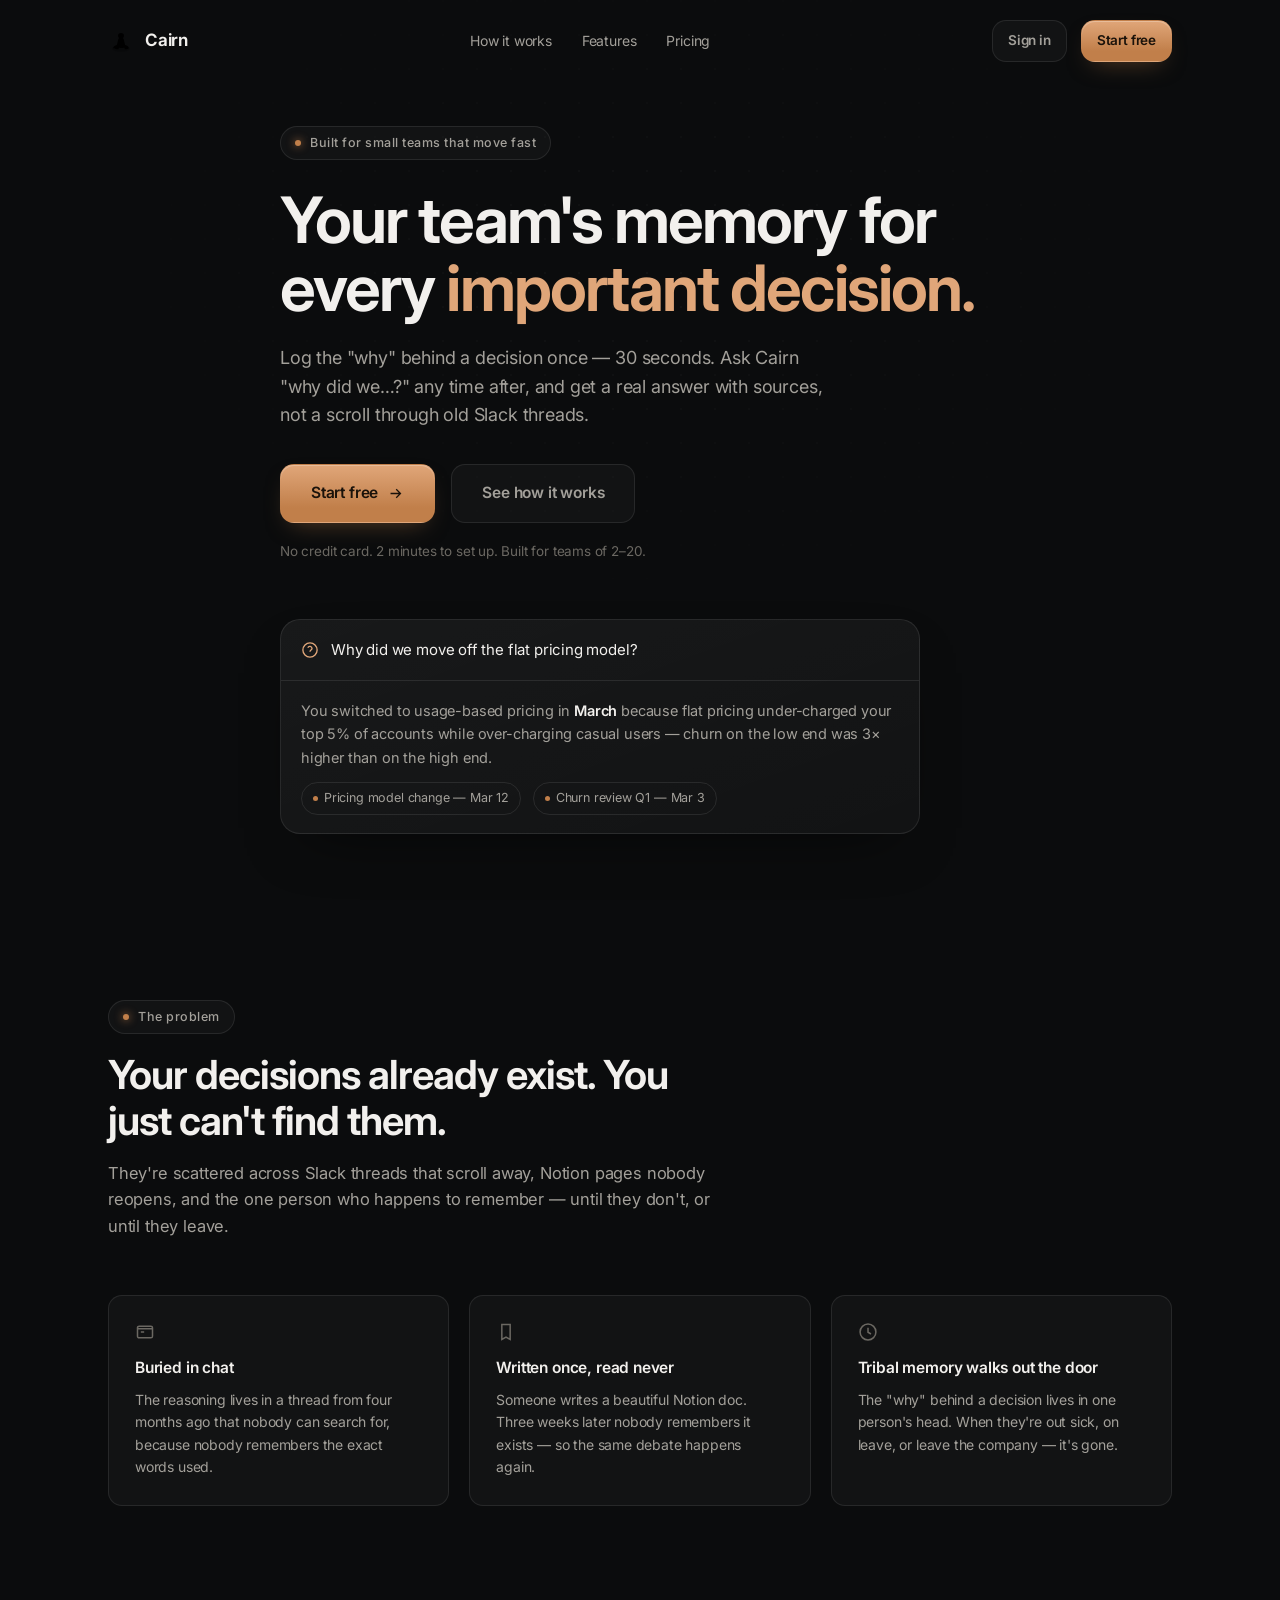
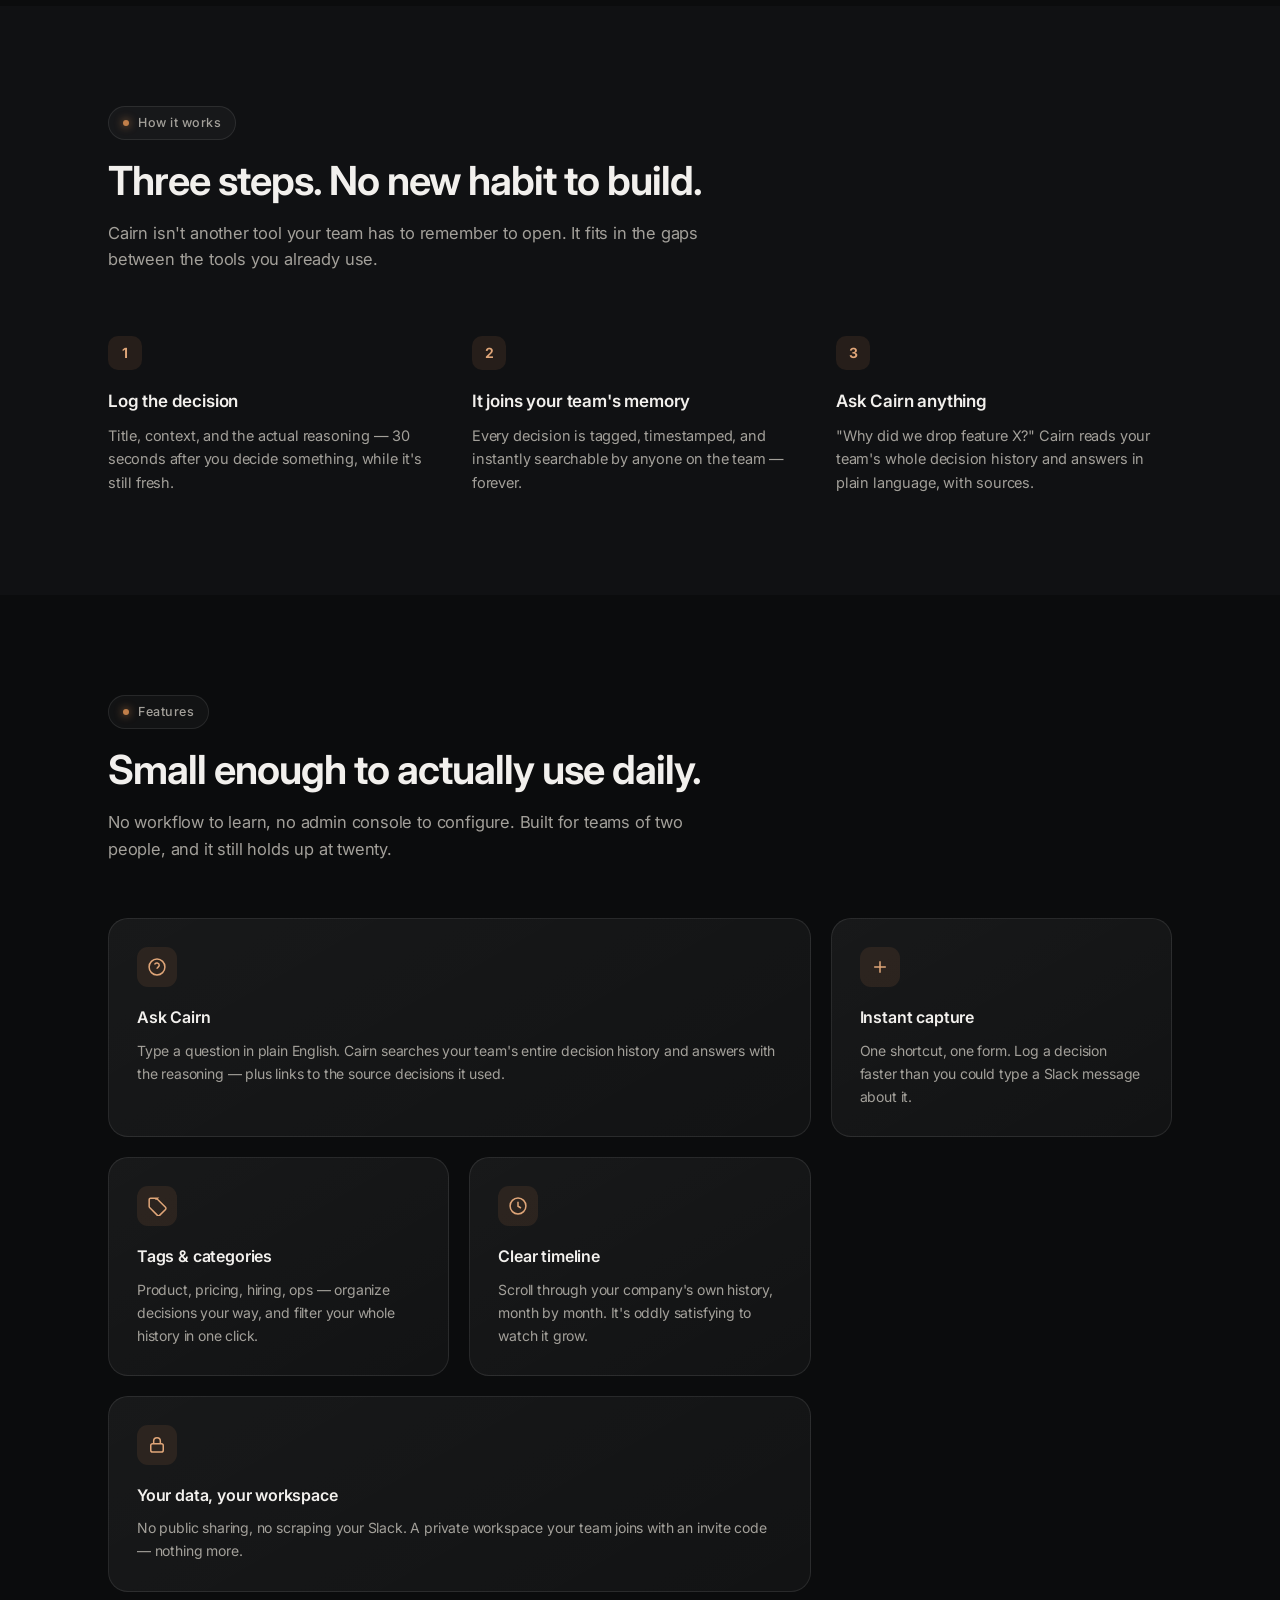
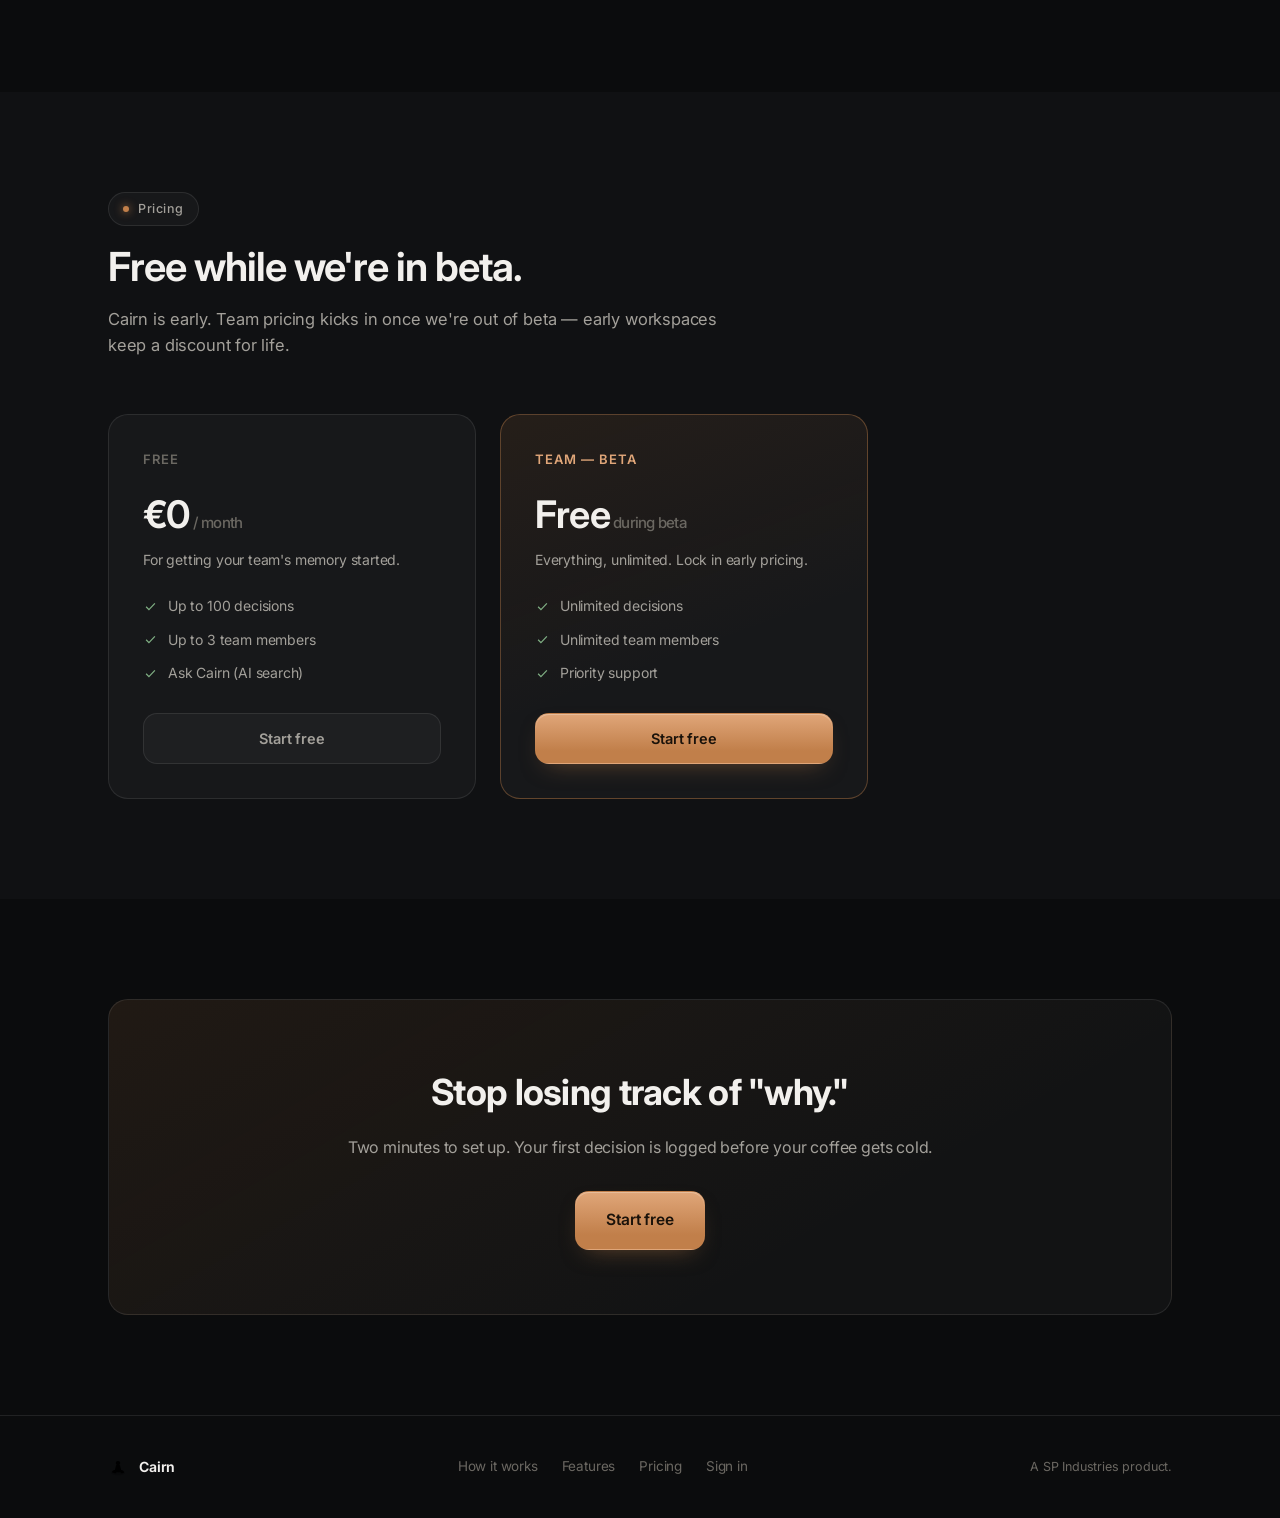
==== index.html @ 1ad25e14 "V1: Cairn — AI-durchsuchbares Entscheidungs-Log fuer kleine Teams Neues eigenstaendiges Produkt: Lan" ====
<!doctype html>
<html lang="en">
<head>
<meta charset="utf-8">
<meta name="viewport" content="width=device-width, initial-scale=1">
<title>Cairn — your team's memory for every decision</title>
<meta name="description" content="Log why you decided something, once. Ask Cairn anytime after and get a real answer, not a scavenger hunt through Slack.">
<link rel="icon" href="assets/logo.svg">
<link rel="preconnect" href="https://fonts.googleapis.com">
<link rel="preconnect" href="https://fonts.gstatic.com" crossorigin>
<link href="https://fonts.googleapis.com/css2?family=Inter:wght@400;500;600;650;700&display=swap" rel="stylesheet">
<link rel="stylesheet" href="styles.css?v=1">
</head>
<body class="reveal-ready">

<div class="nav" id="nav">
  <div class="nav-inner">
    <a href="#" class="logo"><img src="assets/logo.svg" alt="" width="26" height="26"><span class="logo-word">Cairn</span></a>
    <div class="nav-links">
      <a href="#how">How it works</a>
      <a href="#features">Features</a>
      <a href="#pricing">Pricing</a>
    </div>
    <div class="nav-right">
      <a href="app.html" class="btn btn-ghost btn-sm">Sign in</a>
      <a href="app.html?signup=1" class="btn btn-primary btn-sm">Start free</a>
      <button class="burger" id="burgerBtn" aria-label="Menu"><span></span><span></span><span></span></button>
    </div>
  </div>
</div>

<div class="mobile-menu" id="mobileMenu">
  <button class="mobile-close" id="mobileClose" aria-label="Close">
    <svg viewBox="0 0 24 24" fill="none" stroke="currentColor" stroke-width="1.8"><path d="M6 6l12 12M18 6 6 18"/></svg>
  </button>
  <a href="#how">How it works</a>
  <a href="#features">Features</a>
  <a href="#pricing">Pricing</a>
  <a href="app.html" class="btn btn-ghost" style="margin-top:20px;">Sign in</a>
  <a href="app.html?signup=1" class="btn btn-primary">Start free</a>
</div>

<header class="hero">
  <div class="hero-grid"></div>
  <div class="container">
    <div class="hero-inner">
      <div class="eyebrow" data-reveal><span class="dot"></span> Built for small teams that move fast</div>
      <h1 data-reveal class="d1">Your team's memory for every <em>important decision.</em></h1>
      <p class="lead" data-reveal class="d2">Log the "why" behind a decision once — 30 seconds. Ask Cairn "why did we…?" any time after, and get a real answer with sources, not a scroll through old Slack threads.</p>
      <div class="hero-cta" data-reveal class="d3">
        <a href="app.html?signup=1" class="btn btn-primary btn-lg">Start free <svg viewBox="0 0 24 24" fill="none" stroke="currentColor" stroke-width="1.8"><path d="M5 12h14M13 6l6 6-6 6"/></svg></a>
        <a href="#how" class="btn btn-ghost btn-lg">See how it works</a>
      </div>
      <p class="hero-note" data-reveal class="d3">No credit card. 2 minutes to set up. Built for teams of 2–20.</p>
    </div>

    <div class="ask-preview" data-reveal class="d3">
      <div class="ask-preview-q">
        <svg viewBox="0 0 24 24" fill="none" stroke="currentColor" stroke-width="1.8"><path d="M12 17h.01"/><path d="M9.1 9a2.9 2.9 0 0 1 5.6 1c0 1.9-2.7 2.3-2.7 4.2"/><circle cx="12" cy="12" r="9.5"/></svg>
        <span>Why did we move off the flat pricing model?</span>
      </div>
      <div class="ask-preview-a">
        You switched to usage-based pricing in <b>March</b> because flat pricing under-charged
        your top 5% of accounts while over-charging casual users — churn on the low end
        was 3× higher than on the high end.
        <div>
          <span class="ask-preview-cite"><span class="dot"></span>Pricing model change — Mar 12</span>
          <span class="ask-preview-cite"><span class="dot"></span>Churn review Q1 — Mar 3</span>
        </div>
      </div>
    </div>
  </div>
</header>

<section id="problem">
  <div class="container">
    <div class="section-head" data-reveal>
      <div class="eyebrow"><span class="dot"></span> The problem</div>
      <h2>Your decisions already exist. You just can't find them.</h2>
      <p>They're scattered across Slack threads that scroll away, Notion pages nobody
        reopens, and the one person who happens to remember — until they don't, or
        until they leave.</p>
    </div>
    <div class="cols-3">
      <div class="mini-card" data-reveal>
        <svg viewBox="0 0 24 24" fill="none" stroke="currentColor" stroke-width="1.8"><rect x="3" y="5" width="18" height="14" rx="2"/><path d="M3 8h18M7 12h4"/></svg>
        <h3>Buried in chat</h3>
        <p>The reasoning lives in a thread from four months ago that nobody can search for, because nobody remembers the exact words used.</p>
      </div>
      <div class="mini-card" data-reveal class="d1">
        <svg viewBox="0 0 24 24" fill="none" stroke="currentColor" stroke-width="1.8"><path d="M7 3h10v18l-5-3-5 3Z"/></svg>
        <h3>Written once, read never</h3>
        <p>Someone writes a beautiful Notion doc. Three weeks later nobody remembers it exists — so the same debate happens again.</p>
      </div>
      <div class="mini-card" data-reveal class="d2">
        <svg viewBox="0 0 24 24" fill="none" stroke="currentColor" stroke-width="1.8"><circle cx="12" cy="12" r="9.5"/><path d="M12 7v5.3l3.6 2.1"/></svg>
        <h3>Tribal memory walks out the door</h3>
        <p>The "why" behind a decision lives in one person's head. When they're out sick, on leave, or leave the company — it's gone.</p>
      </div>
    </div>
  </div>
</section>

<section id="how" style="background:var(--bg-soft);">
  <div class="container">
    <div class="section-head" data-reveal>
      <div class="eyebrow"><span class="dot"></span> How it works</div>
      <h2>Three steps. No new habit to build.</h2>
      <p>Cairn isn't another tool your team has to remember to open. It fits in the gaps between the tools you already use.</p>
    </div>
    <div class="steps">
      <div class="step" data-reveal>
        <div class="step-num">1</div>
        <h3>Log the decision</h3>
        <p>Title, context, and the actual reasoning — 30 seconds after you decide something, while it's still fresh.</p>
      </div>
      <div class="step" data-reveal class="d1">
        <div class="step-num">2</div>
        <h3>It joins your team's memory</h3>
        <p>Every decision is tagged, timestamped, and instantly searchable by anyone on the team — forever.</p>
      </div>
      <div class="step" data-reveal class="d2">
        <div class="step-num">3</div>
        <h3>Ask Cairn anything</h3>
        <p>"Why did we drop feature X?" Cairn reads your team's whole decision history and answers in plain language, with sources.</p>
      </div>
    </div>
  </div>
</section>

<section id="features">
  <div class="container">
    <div class="section-head" data-reveal>
      <div class="eyebrow"><span class="dot"></span> Features</div>
      <h2>Small enough to actually use daily.</h2>
      <p>No workflow to learn, no admin console to configure. Built for teams of two people, and it still holds up at twenty.</p>
    </div>
    <div class="feature-grid">
      <div class="feature wide" data-reveal>
        <div class="feature-icon"><svg viewBox="0 0 24 24" fill="none" stroke="currentColor" stroke-width="1.8"><path d="M12 17h.01"/><path d="M9.1 9a2.9 2.9 0 0 1 5.6 1c0 1.9-2.7 2.3-2.7 4.2"/><circle cx="12" cy="12" r="9.5"/></svg></div>
        <h3>Ask Cairn</h3>
        <p>Type a question in plain English. Cairn searches your team's entire decision history and answers with the reasoning — plus links to the source decisions it used.</p>
      </div>
      <div class="feature" data-reveal class="d1">
        <div class="feature-icon"><svg viewBox="0 0 24 24" fill="none" stroke="currentColor" stroke-width="1.8"><path d="M12 5v14M5 12h14"/></svg></div>
        <h3>Instant capture</h3>
        <p>One shortcut, one form. Log a decision faster than you could type a Slack message about it.</p>
      </div>
      <div class="feature" data-reveal class="d2">
        <div class="feature-icon"><svg viewBox="0 0 24 24" fill="none" stroke="currentColor" stroke-width="1.8"><path d="M12.6 2.6H4.4a1.8 1.8 0 0 0-1.8 1.8v8.2c0 .48.19.94.53 1.27l9.4 9.4c.7.7 1.83.7 2.54 0l7.13-7.13c.7-.7.7-1.84 0-2.54l-9.4-9.4a1.8 1.8 0 0 0-1.27-.53Z"/><path d="M7.6 7.6h.01"/></svg></div>
        <h3>Tags & categories</h3>
        <p>Product, pricing, hiring, ops — organize decisions your way, and filter your whole history in one click.</p>
      </div>
      <div class="feature" data-reveal class="d3">
        <div class="feature-icon"><svg viewBox="0 0 24 24" fill="none" stroke="currentColor" stroke-width="1.8"><circle cx="12" cy="12" r="9.5"/><path d="M12 7v5.3l3.6 2.1"/></svg></div>
        <h3>Clear timeline</h3>
        <p>Scroll through your company's own history, month by month. It's oddly satisfying to watch it grow.</p>
      </div>
      <div class="feature wide" data-reveal class="d3">
        <div class="feature-icon"><svg viewBox="0 0 24 24" fill="none" stroke="currentColor" stroke-width="1.8"><rect x="4.5" y="10.5" width="15" height="10" rx="2.2"/><path d="M8 10.5V7.2a4 4 0 0 1 8 0v3.3"/></svg></div>
        <h3>Your data, your workspace</h3>
        <p>No public sharing, no scraping your Slack. A private workspace your team joins with an invite code — nothing more.</p>
      </div>
    </div>
  </div>
</section>

<section id="pricing" style="background:var(--bg-soft);">
  <div class="container">
    <div class="section-head" data-reveal>
      <div class="eyebrow"><span class="dot"></span> Pricing</div>
      <h2>Free while we're in beta.</h2>
      <p>Cairn is early. Team pricing kicks in once we're out of beta — early workspaces keep a discount for life.</p>
    </div>
    <div class="pricing">
      <div class="plan" data-reveal>
        <div class="plan-name">Free</div>
        <div class="plan-price">€0<span> / month</span></div>
        <div class="plan-desc">For getting your team's memory started.</div>
        <ul class="plan-list">
          <li><svg viewBox="0 0 24 24" fill="none" stroke="currentColor" stroke-width="2"><path d="m5 12.5 4.5 4.5L19 7"/></svg>Up to 100 decisions</li>
          <li><svg viewBox="0 0 24 24" fill="none" stroke="currentColor" stroke-width="2"><path d="m5 12.5 4.5 4.5L19 7"/></svg>Up to 3 team members</li>
          <li><svg viewBox="0 0 24 24" fill="none" stroke="currentColor" stroke-width="2"><path d="m5 12.5 4.5 4.5L19 7"/></svg>Ask Cairn (AI search)</li>
        </ul>
        <a href="app.html?signup=1" class="btn btn-ghost btn-block">Start free</a>
      </div>
      <div class="plan highlight" data-reveal class="d1">
        <div class="plan-name">Team — beta</div>
        <div class="plan-price">Free<span> during beta</span></div>
        <div class="plan-desc">Everything, unlimited. Lock in early pricing.</div>
        <ul class="plan-list">
          <li><svg viewBox="0 0 24 24" fill="none" stroke="currentColor" stroke-width="2"><path d="m5 12.5 4.5 4.5L19 7"/></svg>Unlimited decisions</li>
          <li><svg viewBox="0 0 24 24" fill="none" stroke="currentColor" stroke-width="2"><path d="m5 12.5 4.5 4.5L19 7"/></svg>Unlimited team members</li>
          <li><svg viewBox="0 0 24 24" fill="none" stroke="currentColor" stroke-width="2"><path d="m5 12.5 4.5 4.5L19 7"/></svg>Priority support</li>
        </ul>
        <a href="app.html?signup=1" class="btn btn-primary btn-block">Start free</a>
      </div>
    </div>
  </div>
</section>

<section>
  <div class="container">
    <div class="cta-band" data-reveal>
      <h2>Stop losing track of "why."</h2>
      <p>Two minutes to set up. Your first decision is logged before your coffee gets cold.</p>
      <a href="app.html?signup=1" class="btn btn-primary btn-lg">Start free</a>
    </div>
  </div>
</section>

<footer>
  <div class="container footer-inner">
    <a href="#" class="logo"><img src="assets/logo.svg" alt="" width="20" height="20"><span class="logo-word">Cairn</span></a>
    <nav><a href="#how">How it works</a><a href="#features">Features</a><a href="#pricing">Pricing</a><a href="app.html">Sign in</a></nav>
    <div class="footer-note">A SP Industries product.</div>
  </div>
</footer>

<script src="assets/landing.js?v=1"></script>
</body>
</html>
---- styles.css ----
/* ============================================================
   CAIRN — marketing site
   ============================================================ */

:root {
  --bg:        #0b0c0d;
  --bg-soft:   #101113;
  --surface:   rgba(255,255,255,.03);
  --surface-2: rgba(255,255,255,.055);
  --line:      rgba(255,255,255,.09);
  --line-2:    rgba(255,255,255,.15);
  --text:      #f2f0ed;
  --text-2:    #a3a09a;
  --text-3:    #6b6862;
  --accent:    #c17f4a;
  --accent-2:  #e0a679;
  --accent-bg: rgba(193,127,74,.12);
  --danger:    #d9695a;
  --good:      #7fae83;
  --maxw:      1120px;
  --sans:      "Inter", -apple-system, BlinkMacSystemFont, system-ui, sans-serif;
  --r:         14px;
  --r-lg:      20px;
  --r-pill:    999px;
  --ease:      cubic-bezier(.2,.7,.2,1);
}

* { box-sizing: border-box; }
html { scroll-behavior: smooth; }
body {
  margin: 0;
  background: var(--bg);
  color: var(--text);
  font-family: var(--sans);
  font-size: 16px;
  line-height: 1.6;
  letter-spacing: -0.011em;
  -webkit-font-smoothing: antialiased;
  overflow-x: hidden;
}
a { color: inherit; text-decoration: none; }
::selection { background: var(--accent-bg); color: var(--accent-2); }
img, svg { display: block; max-width: 100%; }

.container { max-width: var(--maxw); margin: 0 auto; padding: 0 28px; }

/* ---------- Buttons ---------- */
.btn {
  display: inline-flex; align-items: center; justify-content: center; gap: 9px;
  font-family: var(--sans); font-weight: 600; font-size: 14.5px;
  padding: 13px 22px;
  border-radius: var(--r);
  border: 1px solid transparent;
  cursor: pointer;
  transition: transform .15s var(--ease), box-shadow .15s ease, opacity .2s ease, border-color .2s ease, background .2s ease, color .2s ease;
  white-space: nowrap;
}
.btn svg { width: 17px; height: 17px; flex-shrink: 0; }
.btn-primary {
  color: #1a120a;
  background: linear-gradient(180deg, var(--accent-2), var(--accent) 75%);
  box-shadow: 0 1px 0 rgba(255,255,255,.25) inset, 0 10px 24px -12px rgba(193,127,74,.5);
}
.btn-primary:hover { transform: translateY(-1px); box-shadow: 0 1px 0 rgba(255,255,255,.3) inset, 0 14px 28px -12px rgba(193,127,74,.6); }
.btn-ghost {
  color: var(--text-2);
  background: var(--surface);
  border-color: var(--line);
}
.btn-ghost:hover { color: var(--text); border-color: var(--line-2); background: var(--surface-2); }
.btn-sm { padding: 9px 15px; font-size: 13.5px; }
.btn-lg { padding: 16px 30px; font-size: 15.5px; }
.btn-block { width: 100%; }
.btn:disabled { opacity: .5; cursor: not-allowed; transform: none !important; }

/* ---------- Nav ---------- */
.nav {
  position: fixed; top: 0; left: 0; right: 0; z-index: 90;
  transition: background .3s ease, border-color .3s ease, padding .3s ease;
  border-bottom: 1px solid transparent;
  padding: 20px 0;
}
.nav.scrolled {
  background: rgba(11,12,13,.75);
  backdrop-filter: blur(16px) saturate(150%);
  -webkit-backdrop-filter: blur(16px) saturate(150%);
  border-bottom: 1px solid var(--line);
  padding: 13px 0;
}
.nav-inner { display: flex; align-items: center; justify-content: space-between; max-width: var(--maxw); margin: 0 auto; padding: 0 28px; }
.logo { display: flex; align-items: center; gap: 11px; color: var(--text); }
.logo svg { width: 26px; height: 26px; color: var(--accent); flex-shrink: 0; }
.logo-word { font-weight: 650; font-size: 17px; letter-spacing: -.01em; }
.nav-links { display: flex; align-items: center; gap: 30px; }
.nav-links a:not(.btn) { font-size: 14px; color: var(--text-2); transition: color .2s ease; }
.nav-links a:not(.btn):hover { color: var(--text); }
.nav-right { display: flex; align-items: center; gap: 14px; }

.burger { display: none; flex-direction: column; gap: 5px; width: 40px; height: 40px; align-items: center; justify-content: center; background: none; border: 1px solid var(--line); border-radius: 10px; cursor: pointer; }
.burger span { display: block; width: 18px; height: 1.5px; background: var(--text); transition: transform .3s var(--ease), opacity .2s ease; }
.mobile-menu {
  position: fixed; inset: 0; z-index: 95;
  background: rgba(11,12,13,.9);
  backdrop-filter: blur(22px) saturate(150%);
  display: flex; flex-direction: column; align-items: center; justify-content: center; gap: 10px;
  opacity: 0; pointer-events: none; transition: opacity .3s ease;
}
.mobile-menu.open { opacity: 1; pointer-events: auto; }
.mobile-menu a:not(.btn) { font-size: 24px; font-weight: 500; color: var(--text-2); padding: 12px; }
.mobile-close { position: absolute; top: 22px; right: 26px; width: 42px; height: 42px; border: 1px solid var(--line); border-radius: 10px; background: none; color: var(--text); cursor: pointer; display: flex; align-items: center; justify-content: center; }
.mobile-close svg { width: 18px; height: 18px; }
@media (max-width: 780px){ .nav-links, .nav-right .btn-ghost { display: none; } .burger { display: flex; } }

/* ---------- Reveal ---------- */
.reveal-ready [data-reveal] { opacity: 0; transform: translateY(20px); transition: opacity .7s var(--ease), transform .7s var(--ease); }
.reveal-ready [data-reveal].d1 { transition-delay: .08s; }
.reveal-ready [data-reveal].d2 { transition-delay: .16s; }
.reveal-ready [data-reveal].d3 { transition-delay: .24s; }
[data-reveal].in { opacity: 1; transform: none; }
@media (prefers-reduced-motion: reduce) { .reveal-ready [data-reveal] { opacity: 1; transform: none; transition: none; } }

/* ---------- Hero ---------- */
.hero { position: relative; min-height: 100vh; min-height: 100svh; display: grid; align-items: center; padding: 120px 0 60px; }
.hero-grid {
  position: absolute; inset: 0; z-index: 0; opacity: .5;
  background-image: radial-gradient(circle at 1px 1px, rgba(255,255,255,.06) 1px, transparent 0);
  background-size: 34px 34px;
  mask-image: radial-gradient(ellipse 60% 55% at 50% 30%, #000 0%, transparent 75%);
}
.hero .container { position: relative; z-index: 1; }
.hero-inner { max-width: 720px; }
.eyebrow { display: inline-flex; align-items: center; gap: 9px; font-size: 12.5px; font-weight: 500; letter-spacing: .04em; color: var(--text-2); padding: 6px 14px; border: 1px solid var(--line); border-radius: var(--r-pill); background: var(--surface); margin-bottom: 26px; }
.eyebrow .dot { width: 6px; height: 6px; border-radius: 50%; background: var(--accent); box-shadow: 0 0 8px var(--accent); }
.hero h1 {
  font-size: clamp(38px, 6vw, 64px);
  line-height: 1.06; letter-spacing: -.03em; font-weight: 650; margin: 0 0 22px;
}
.hero h1 em { font-style: normal; color: var(--accent-2); }
.hero p.lead { font-size: 18px; color: var(--text-2); max-width: 560px; margin: 0 0 34px; }
.hero-cta { display: flex; align-items: center; gap: 16px; flex-wrap: wrap; }
.hero-note { font-size: 13.5px; color: var(--text-3); margin-top: 18px; }

/* ---------- Ask preview (hero visual) ---------- */
.ask-preview {
  margin-top: 56px; max-width: 640px;
  border-radius: var(--r-lg);
  background: linear-gradient(160deg, var(--surface-2), var(--surface));
  border: 1px solid var(--line);
  box-shadow: 0 24px 60px -30px rgba(0,0,0,.7);
  overflow: hidden;
}
.ask-preview-q { display: flex; align-items: center; gap: 12px; padding: 18px 20px; border-bottom: 1px solid var(--line); }
.ask-preview-q svg { width: 18px; height: 18px; color: var(--accent-2); flex-shrink: 0; }
.ask-preview-q span { font-size: 15px; color: var(--text); }
.ask-preview-a { padding: 18px 20px; font-size: 14.5px; color: var(--text-2); line-height: 1.65; }
.ask-preview-a b { color: var(--text); font-weight: 600; }
.ask-preview-cite { display: inline-flex; align-items: center; gap: 6px; margin: 12px 8px 0 0; padding: 5px 11px; border-radius: var(--r-pill); border: 1px solid var(--line); font-size: 12.5px; color: var(--text-2); }
.ask-preview-cite .dot { width: 5px; height: 5px; border-radius: 50%; background: var(--accent); }

/* ---------- Sections ---------- */
section { padding: 100px 0; position: relative; }
.section-head { max-width: 620px; margin-bottom: 56px; }
.section-head .eyebrow { margin-bottom: 18px; }
.section-head h2 { font-size: clamp(28px, 4vw, 40px); letter-spacing: -.025em; line-height: 1.15; font-weight: 650; margin: 0 0 16px; }
.section-head p { color: var(--text-2); font-size: 16.5px; margin: 0; }

/* Problem / three-column */
.cols-3 { display: grid; grid-template-columns: repeat(3, 1fr); gap: 20px; }
.mini-card { padding: 26px; border-radius: var(--r); border: 1px solid var(--line); background: var(--surface); }
.mini-card svg { width: 20px; height: 20px; color: var(--text-3); margin-bottom: 14px; }
.mini-card h3 { font-size: 15.5px; font-weight: 600; margin: 0 0 8px; }
.mini-card p { font-size: 14px; color: var(--text-2); margin: 0; line-height: 1.6; }

/* How it works */
.steps { display: grid; grid-template-columns: repeat(3, 1fr); gap: 28px; counter-reset: step; }
.step { position: relative; padding-top: 8px; }
.step-num { display: inline-flex; align-items: center; justify-content: center; width: 34px; height: 34px; border-radius: 10px; background: var(--accent-bg); color: var(--accent-2); font-weight: 650; font-size: 14px; margin-bottom: 18px; }
.step h3 { font-size: 17px; font-weight: 600; margin: 0 0 8px; }
.step p { font-size: 14.5px; color: var(--text-2); margin: 0; line-height: 1.65; }

/* Feature grid */
.feature-grid { display: grid; grid-template-columns: repeat(3, 1fr); gap: 20px; }
.feature {
  padding: 28px; border-radius: var(--r-lg);
  background: linear-gradient(150deg, var(--surface-2), var(--surface));
  border: 1px solid var(--line);
  transition: border-color .25s ease, transform .25s var(--ease);
}
.feature:hover { border-color: var(--line-2); transform: translateY(-3px); }
.feature-icon { width: 40px; height: 40px; border-radius: 11px; background: var(--accent-bg); display: flex; align-items: center; justify-content: center; margin-bottom: 18px; }
.feature-icon svg { width: 20px; height: 20px; color: var(--accent-2); }
.feature h3 { font-size: 16px; font-weight: 600; margin: 0 0 8px; }
.feature p { font-size: 14px; color: var(--text-2); margin: 0; line-height: 1.65; }
.feature.wide { grid-column: span 2; }

/* Pricing */
.pricing { display: grid; grid-template-columns: repeat(2, 1fr); gap: 24px; max-width: 760px; }
.plan { padding: 34px; border-radius: var(--r-lg); border: 1px solid var(--line); background: var(--surface); }
.plan.highlight { border-color: rgba(193,127,74,.4); background: linear-gradient(160deg, var(--accent-bg), var(--surface) 60%); }
.plan-name { font-size: 13px; text-transform: uppercase; letter-spacing: .08em; color: var(--text-3); font-weight: 600; margin-bottom: 14px; }
.plan.highlight .plan-name { color: var(--accent-2); }
.plan-price { font-size: 38px; font-weight: 650; letter-spacing: -.02em; margin-bottom: 4px; }
.plan-price span { font-size: 15px; font-weight: 500; color: var(--text-3); }
.plan-desc { font-size: 14px; color: var(--text-2); margin-bottom: 24px; }
.plan-list { list-style: none; padding: 0; margin: 0 0 28px; display: flex; flex-direction: column; gap: 11px; }
.plan-list li { display: flex; align-items: center; gap: 10px; font-size: 14px; color: var(--text-2); }
.plan-list svg { width: 15px; height: 15px; color: var(--good); flex-shrink: 0; }

/* CTA band */
.cta-band {
  border-radius: var(--r-lg);
  background: linear-gradient(150deg, var(--accent-bg), var(--surface) 70%);
  border: 1px solid var(--line);
  padding: 64px 48px;
  text-align: center;
}
.cta-band h2 { font-size: clamp(26px, 4vw, 36px); margin: 0 0 14px; letter-spacing: -.02em; }
.cta-band p { color: var(--text-2); margin: 0 0 30px; font-size: 16px; }

/* Footer */
footer { border-top: 1px solid var(--line); padding: 40px 0; }
.footer-inner { display: flex; align-items: center; justify-content: space-between; flex-wrap: wrap; gap: 16px; }
.footer-inner .logo svg { width: 20px; height: 20px; }
.footer-inner .logo-word { font-size: 14px; }
footer nav { display: flex; gap: 24px; }
footer nav a { font-size: 13.5px; color: var(--text-3); }
footer nav a:hover { color: var(--text-2); }
.footer-note { font-size: 12.5px; color: var(--text-3); }

@media (max-width: 900px) {
  .cols-3, .steps { grid-template-columns: 1fr; }
  .feature-grid { grid-template-columns: repeat(2, 1fr); }
  .feature.wide { grid-column: span 2; }
  .pricing { grid-template-columns: 1fr; }
}
@media (max-width: 640px) {
  .feature-grid { grid-template-columns: 1fr; }
  .feature.wide { grid-column: span 1; }
  section { padding: 72px 0; }
  .cta-band { padding: 44px 26px; }
}
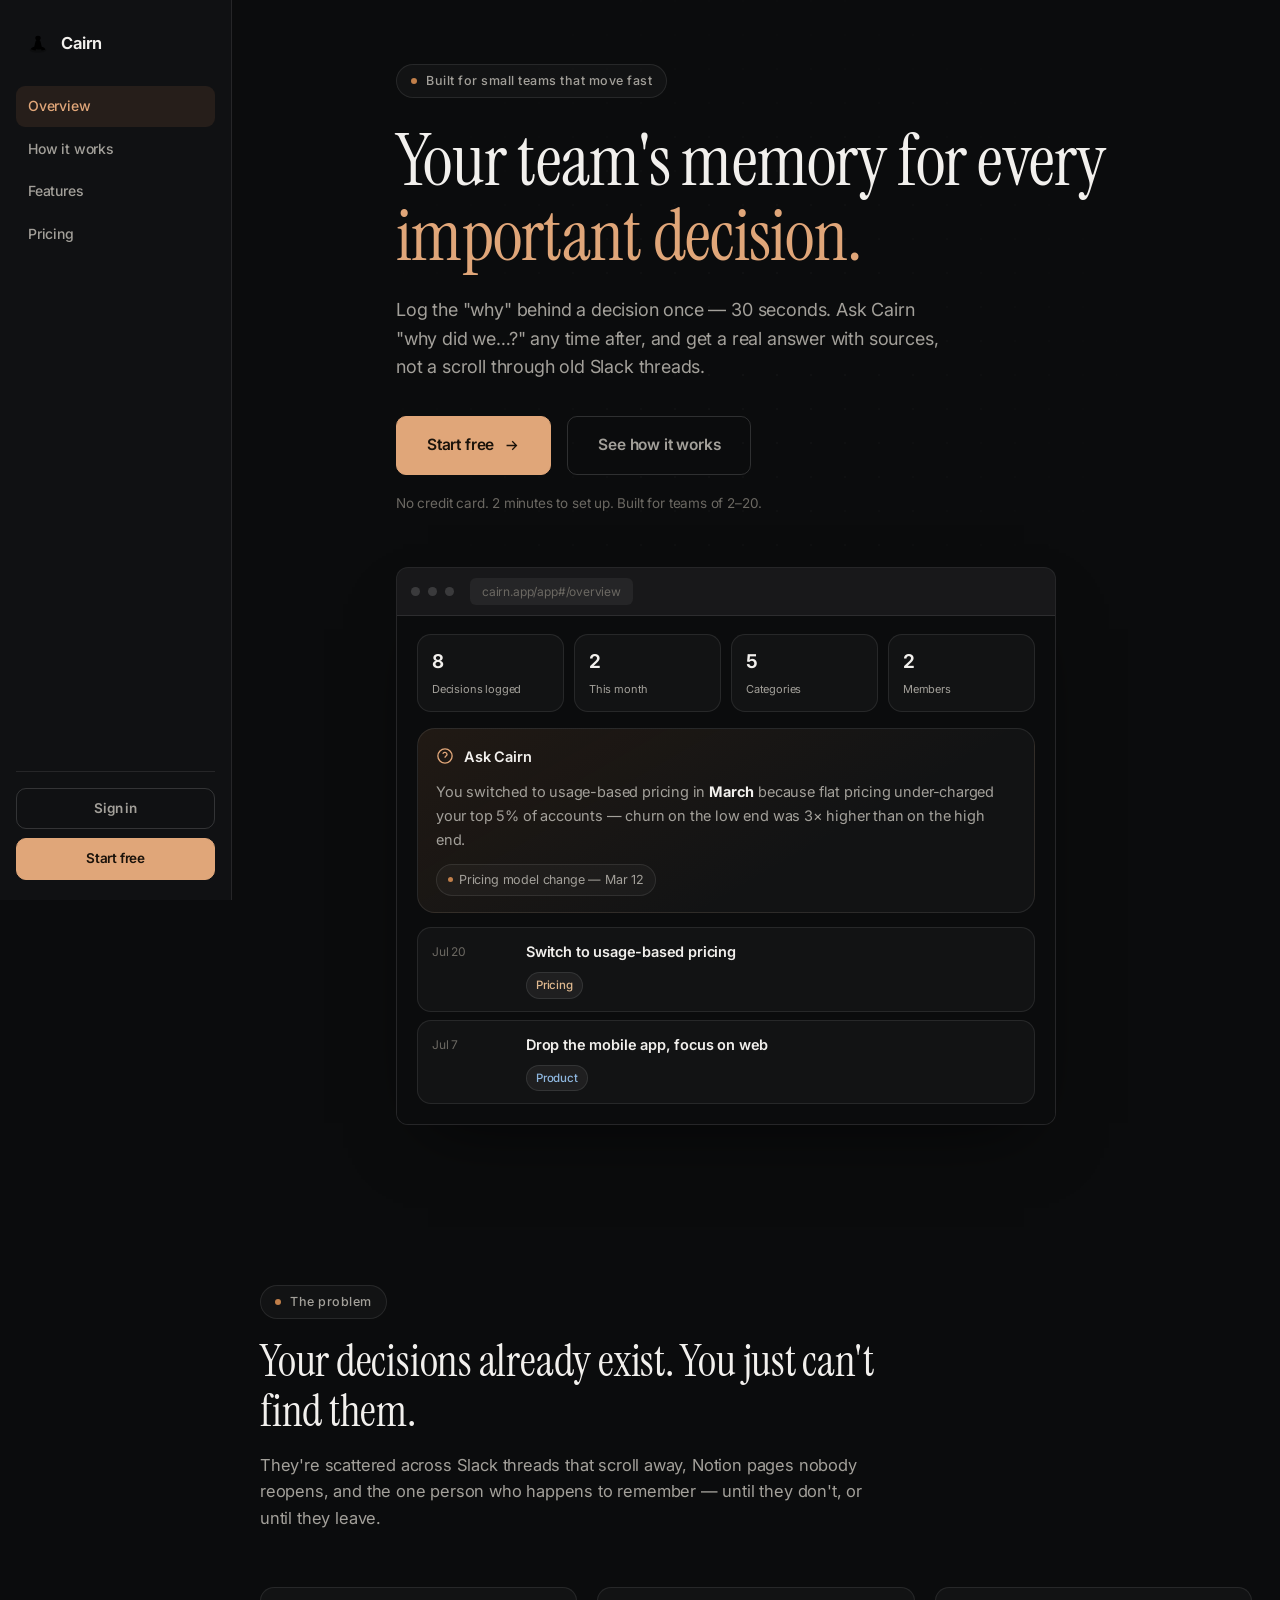
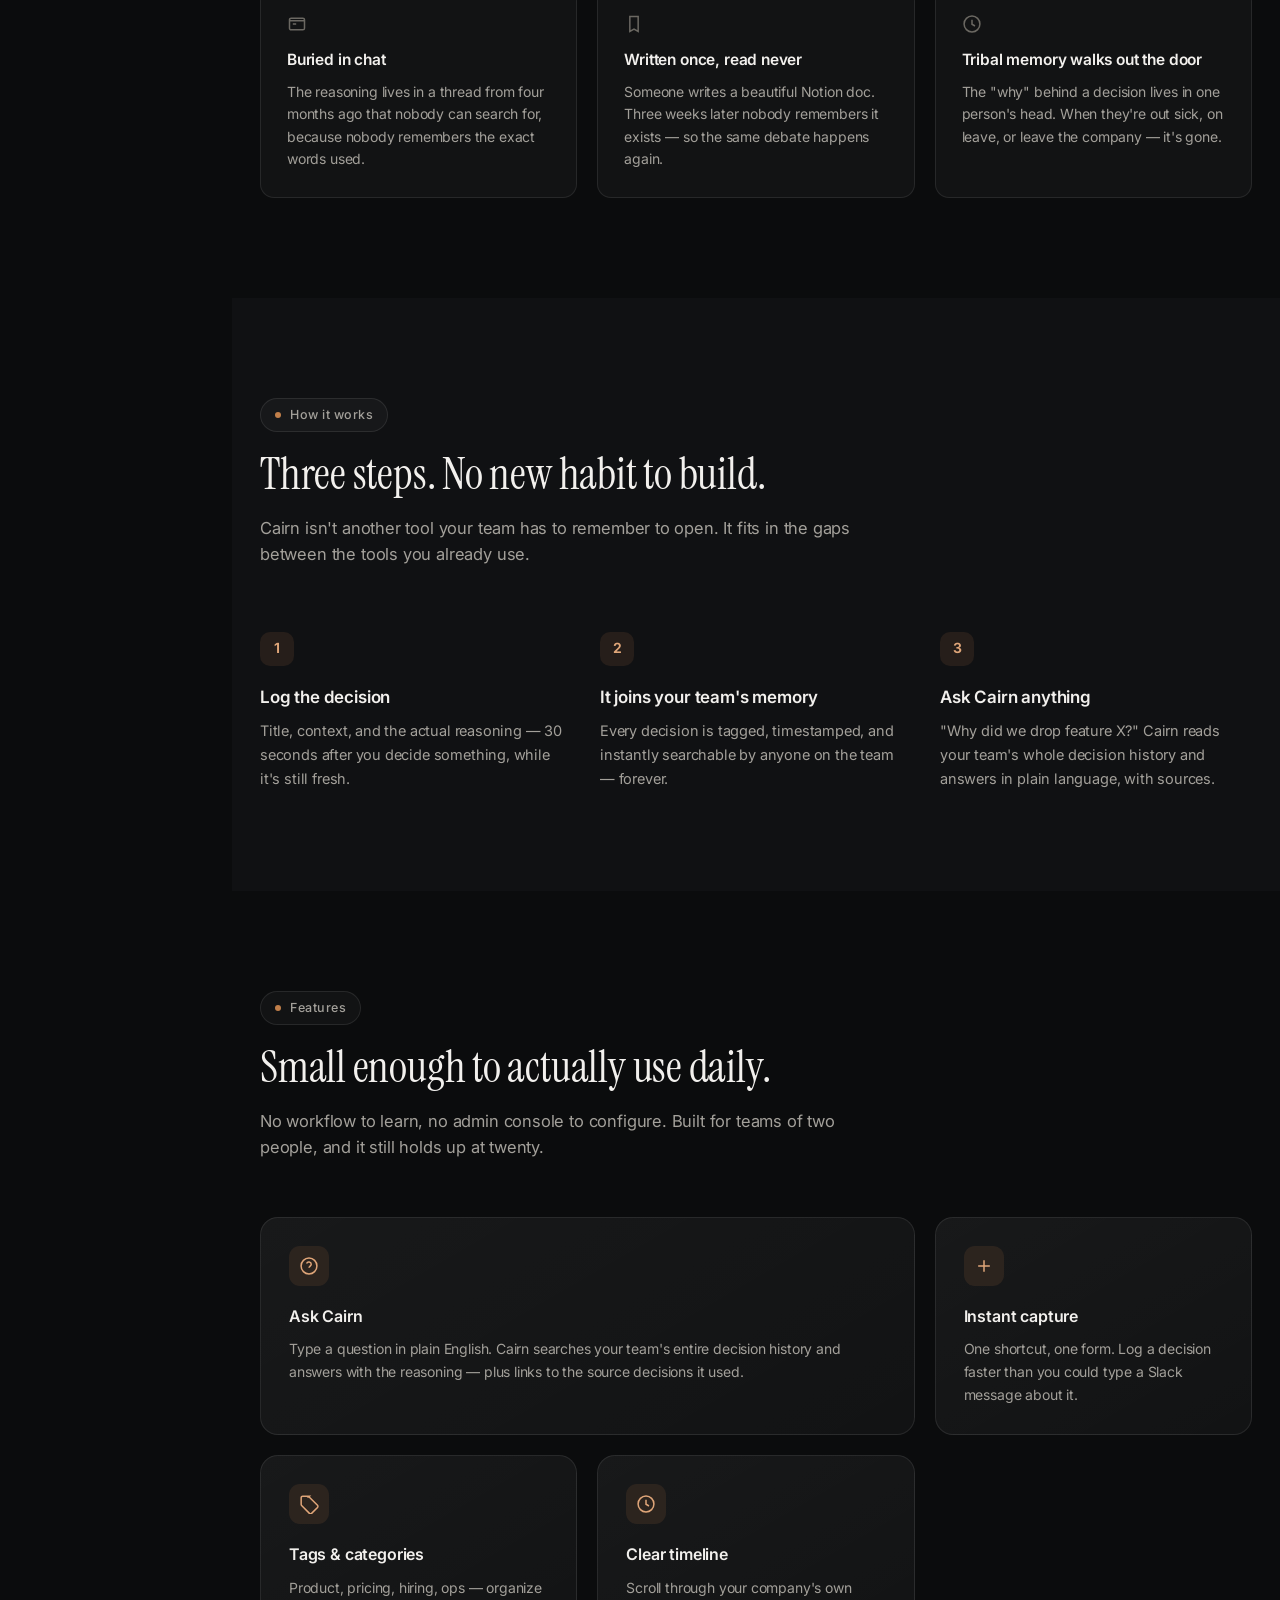
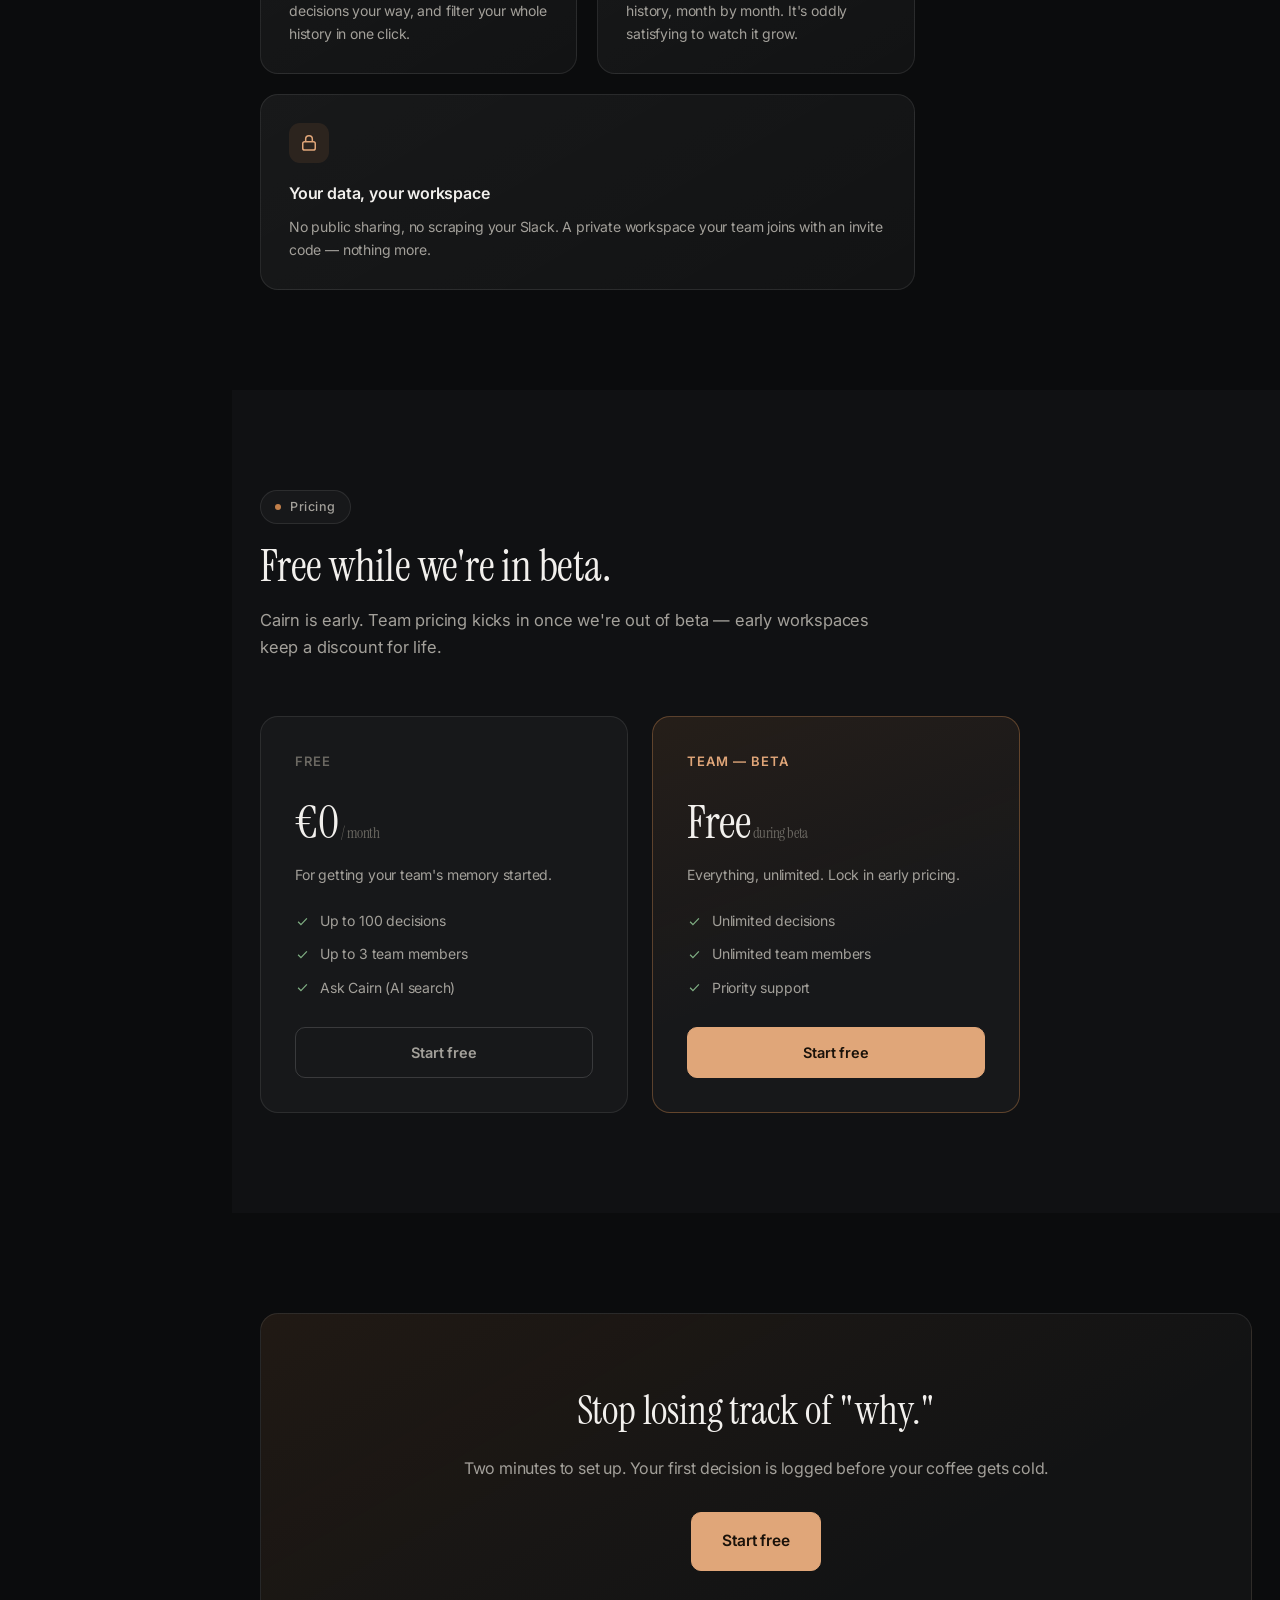
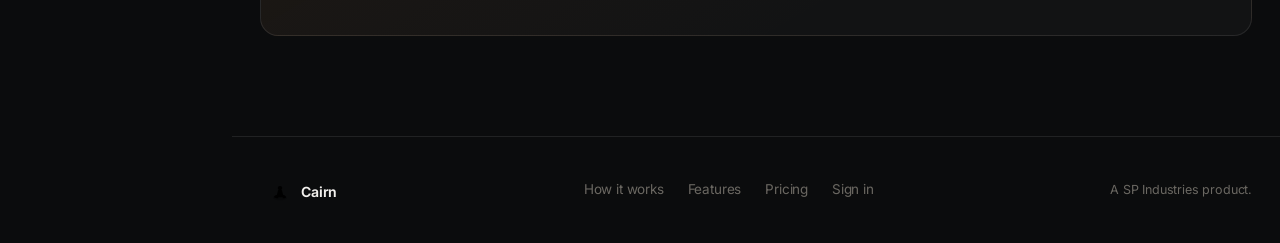
==== commit f6dadc7f: "Redesign Landingpage: Sidebar-Nav, Zweitschrift, weniger rund/glowing, echtes App-Preview Setzt die " ====
--- a/index.html
+++ b/index.html
@@ -8,39 +8,45 @@
 <link rel="icon" href="assets/logo.svg">
 <link rel="preconnect" href="https://fonts.googleapis.com">
 <link rel="preconnect" href="https://fonts.gstatic.com" crossorigin>
-<link href="https://fonts.googleapis.com/css2?family=Inter:wght@400;500;600;650;700&display=swap" rel="stylesheet">
-<link rel="stylesheet" href="styles.css?v=1">
+<link href="https://fonts.googleapis.com/css2?family=Instrument+Serif&family=Inter:wght@400;500;600;650;700&display=swap" rel="stylesheet">
+<link rel="stylesheet" href="styles.css?v=3">
 </head>
 <body class="reveal-ready">
 
-<div class="nav" id="nav">
-  <div class="nav-inner">
-    <a href="#" class="logo"><img src="assets/logo.svg" alt="" width="26" height="26"><span class="logo-word">Cairn</span></a>
-    <div class="nav-links">
+<div class="site">
+  <aside class="site-nav" id="siteNav">
+    <a href="#overview" class="logo"><img src="assets/logo.svg" alt="" width="24" height="24"><span class="logo-word">Cairn</span></a>
+    <nav class="site-links">
+      <a href="#overview" data-sec="overview" class="on">Overview</a>
+      <a href="#how" data-sec="how">How it works</a>
+      <a href="#features" data-sec="features">Features</a>
+      <a href="#pricing" data-sec="pricing">Pricing</a>
+    </nav>
+    <div class="site-nav-foot">
+      <a href="app.html" class="btn btn-ghost btn-sm btn-block">Sign in</a>
+      <a href="app.html?signup=1" class="btn btn-primary btn-sm btn-block">Start free</a>
+    </div>
+  </aside>
+
+  <div class="site-main">
+    <div class="site-mobile-bar">
+      <a href="#overview" class="logo"><img src="assets/logo.svg" alt="" width="22" height="22"><span class="logo-word">Cairn</span></a>
+      <button class="burger" id="burgerBtn" aria-label="Menu"><span></span><span></span><span></span></button>
+    </div>
+
+    <div class="mobile-menu" id="mobileMenu">
+      <button class="mobile-close" id="mobileClose" aria-label="Close">
+        <svg viewBox="0 0 24 24" fill="none" stroke="currentColor" stroke-width="1.8"><path d="M6 6l12 12M18 6 6 18"/></svg>
+      </button>
+      <a href="#overview">Overview</a>
       <a href="#how">How it works</a>
       <a href="#features">Features</a>
       <a href="#pricing">Pricing</a>
-    </div>
-    <div class="nav-right">
-      <a href="app.html" class="btn btn-ghost btn-sm">Sign in</a>
-      <a href="app.html?signup=1" class="btn btn-primary btn-sm">Start free</a>
-      <button class="burger" id="burgerBtn" aria-label="Menu"><span></span><span></span><span></span></button>
-    </div>
-  </div>
-</div>
-
-<div class="mobile-menu" id="mobileMenu">
-  <button class="mobile-close" id="mobileClose" aria-label="Close">
-    <svg viewBox="0 0 24 24" fill="none" stroke="currentColor" stroke-width="1.8"><path d="M6 6l12 12M18 6 6 18"/></svg>
-  </button>
-  <a href="#how">How it works</a>
-  <a href="#features">Features</a>
-  <a href="#pricing">Pricing</a>
-  <a href="app.html" class="btn btn-ghost" style="margin-top:20px;">Sign in</a>
-  <a href="app.html?signup=1" class="btn btn-primary">Start free</a>
-</div>
-
-<header class="hero">
+      <a href="app.html" class="btn btn-ghost" style="margin-top:20px;">Sign in</a>
+      <a href="app.html?signup=1" class="btn btn-primary">Start free</a>
+    </div>
+
+    <header class="hero" id="overview" data-sec="overview">
   <div class="hero-grid"></div>
   <div class="container">
     <div class="hero-inner">
@@ -54,25 +60,53 @@
       <p class="hero-note" data-reveal class="d3">No credit card. 2 minutes to set up. Built for teams of 2–20.</p>
     </div>
 
-    <div class="ask-preview" data-reveal class="d3">
-      <div class="ask-preview-q">
-        <svg viewBox="0 0 24 24" fill="none" stroke="currentColor" stroke-width="1.8"><path d="M12 17h.01"/><path d="M9.1 9a2.9 2.9 0 0 1 5.6 1c0 1.9-2.7 2.3-2.7 4.2"/><circle cx="12" cy="12" r="9.5"/></svg>
-        <span>Why did we move off the flat pricing model?</span>
-      </div>
-      <div class="ask-preview-a">
-        You switched to usage-based pricing in <b>March</b> because flat pricing under-charged
-        your top 5% of accounts while over-charging casual users — churn on the low end
-        was 3× higher than on the high end.
-        <div>
-          <span class="ask-preview-cite"><span class="dot"></span>Pricing model change — Mar 12</span>
-          <span class="ask-preview-cite"><span class="dot"></span>Churn review Q1 — Mar 3</span>
+    <div class="browser-frame" data-reveal class="d3">
+      <div class="browser-frame-bar">
+        <span class="browser-dot"></span><span class="browser-dot"></span><span class="browser-dot"></span>
+        <span class="browser-frame-url">cairn.app/app#/overview</span>
+      </div>
+      <div class="browser-frame-body">
+        <div class="stat-grid">
+          <div class="stat-card"><div class="n">8</div><div class="l">Decisions logged</div></div>
+          <div class="stat-card"><div class="n">2</div><div class="l">This month</div></div>
+          <div class="stat-card"><div class="n">5</div><div class="l">Categories</div></div>
+          <div class="stat-card"><div class="n">2</div><div class="l">Members</div></div>
         </div>
+        <div class="ask-box">
+          <div class="ask-box-head">
+            <svg viewBox="0 0 24 24" fill="none" stroke="currentColor" stroke-width="1.8"><path d="M12 17h.01"/><path d="M9.1 9a2.9 2.9 0 0 1 5.6 1c0 1.9-2.7 2.3-2.7 4.2"/><circle cx="12" cy="12" r="9.5"/></svg>
+            <span>Ask Cairn</span>
+          </div>
+          <div class="ask-answer">
+            You switched to usage-based pricing in <b>March</b> because flat pricing under-charged
+            your top 5% of accounts — churn on the low end was 3× higher than on the high end.
+            <div class="ask-cites">
+              <span class="ask-cite"><span class="dot"></span>Pricing model change — Mar 12</span>
+            </div>
+          </div>
+        </div>
+        <div class="decision-list">
+          <div class="decision-row">
+            <div class="decision-date">Jul 20</div>
+            <div class="decision-body">
+              <div class="decision-title">Switch to usage-based pricing</div>
+              <div class="decision-meta"><span class="badge cat-pricing">Pricing</span></div>
+            </div>
+          </div>
+          <div class="decision-row">
+            <div class="decision-date">Jul 7</div>
+            <div class="decision-body">
+              <div class="decision-title">Drop the mobile app, focus on web</div>
+              <div class="decision-meta"><span class="badge cat-product">Product</span></div>
+            </div>
+          </div>
+        </div>
       </div>
     </div>
   </div>
 </header>
 
-<section id="problem">
+<section id="problem" data-sec="overview">
   <div class="container">
     <div class="section-head" data-reveal>
       <div class="eyebrow"><span class="dot"></span> The problem</div>
@@ -101,7 +135,7 @@
   </div>
 </section>
 
-<section id="how" style="background:var(--bg-soft);">
+<section id="how" data-sec="how" style="background:var(--bg-soft);">
   <div class="container">
     <div class="section-head" data-reveal>
       <div class="eyebrow"><span class="dot"></span> How it works</div>
@@ -128,7 +162,7 @@
   </div>
 </section>
 
-<section id="features">
+<section id="features" data-sec="features">
   <div class="container">
     <div class="section-head" data-reveal>
       <div class="eyebrow"><span class="dot"></span> Features</div>
@@ -165,7 +199,7 @@
   </div>
 </section>
 
-<section id="pricing" style="background:var(--bg-soft);">
+<section id="pricing" data-sec="pricing" style="background:var(--bg-soft);">
   <div class="container">
     <div class="section-head" data-reveal>
       <div class="eyebrow"><span class="dot"></span> Pricing</div>
@@ -216,7 +250,9 @@
     <div class="footer-note">A SP Industries product.</div>
   </div>
 </footer>
-
-<script src="assets/landing.js?v=1"></script>
+  </div>
+</div>
+
+<script src="assets/landing.js?v=2"></script>
 </body>
 </html>
--- a/styles.css
+++ b/styles.css
@@ -19,10 +19,14 @@
   --good:      #7fae83;
   --maxw:      1120px;
   --sans:      "Inter", -apple-system, BlinkMacSystemFont, system-ui, sans-serif;
+  --serif:     "Instrument Serif", Georgia, serif;
   --r:         14px;
-  --r-lg:      20px;
+  --r-btn:     10px;
+  --r-lg:      18px;
+  --r-frame:   12px;
   --r-pill:    999px;
   --ease:      cubic-bezier(.2,.7,.2,1);
+  --site-nav-w: 232px;
 }
 
 * { box-sizing: border-box; }
@@ -49,58 +53,67 @@
   display: inline-flex; align-items: center; justify-content: center; gap: 9px;
   font-family: var(--sans); font-weight: 600; font-size: 14.5px;
   padding: 13px 22px;
-  border-radius: var(--r);
+  border-radius: var(--r-btn);
   border: 1px solid transparent;
   cursor: pointer;
-  transition: transform .15s var(--ease), box-shadow .15s ease, opacity .2s ease, border-color .2s ease, background .2s ease, color .2s ease;
+  transition: transform .15s var(--ease), background .15s ease, opacity .2s ease, border-color .2s ease, color .2s ease;
   white-space: nowrap;
 }
 .btn svg { width: 17px; height: 17px; flex-shrink: 0; }
 .btn-primary {
   color: #1a120a;
-  background: linear-gradient(180deg, var(--accent-2), var(--accent) 75%);
-  box-shadow: 0 1px 0 rgba(255,255,255,.25) inset, 0 10px 24px -12px rgba(193,127,74,.5);
-}
-.btn-primary:hover { transform: translateY(-1px); box-shadow: 0 1px 0 rgba(255,255,255,.3) inset, 0 14px 28px -12px rgba(193,127,74,.6); }
+  background: var(--accent-2);
+  border-color: var(--accent-2);
+}
+.btn-primary:hover { background: #eab98a; border-color: #eab98a; }
+.btn-primary:active { transform: translateY(1px); }
 .btn-ghost {
   color: var(--text-2);
-  background: var(--surface);
-  border-color: var(--line);
-}
-.btn-ghost:hover { color: var(--text); border-color: var(--line-2); background: var(--surface-2); }
+  background: transparent;
+  border-color: var(--line-2);
+}
+.btn-ghost:hover { color: var(--text); border-color: var(--text-3); background: var(--surface); }
 .btn-sm { padding: 9px 15px; font-size: 13.5px; }
 .btn-lg { padding: 16px 30px; font-size: 15.5px; }
 .btn-block { width: 100%; }
 .btn:disabled { opacity: .5; cursor: not-allowed; transform: none !important; }
 
-/* ---------- Nav ---------- */
-.nav {
-  position: fixed; top: 0; left: 0; right: 0; z-index: 90;
-  transition: background .3s ease, border-color .3s ease, padding .3s ease;
-  border-bottom: 1px solid transparent;
-  padding: 20px 0;
-}
-.nav.scrolled {
-  background: rgba(11,12,13,.75);
+/* ---------- Site shell: persistent sidebar nav (desktop) ---------- */
+.site { display: flex; align-items: flex-start; }
+.site-nav {
+  width: var(--site-nav-w); flex-shrink: 0;
+  position: sticky; top: 0; height: 100vh; height: 100svh;
+  display: flex; flex-direction: column;
+  padding: 26px 16px 20px;
+  border-right: 1px solid var(--line);
+  background: var(--bg-soft);
+}
+.logo { display: flex; align-items: center; gap: 11px; color: var(--text); padding: 4px 10px 0; }
+.logo svg { width: 24px; height: 24px; color: var(--accent); flex-shrink: 0; }
+.logo-word { font-weight: 650; font-size: 16.5px; letter-spacing: -.01em; }
+.site-links { display: flex; flex-direction: column; gap: 2px; margin-top: 30px; flex: 1; }
+.site-links a {
+  padding: 9px 12px; border-radius: 9px; font-size: 14px; font-weight: 500;
+  color: var(--text-2); transition: background .15s ease, color .15s ease;
+}
+.site-links a:hover { color: var(--text); background: var(--surface); }
+.site-links a.on { color: var(--accent-2); background: var(--accent-bg); }
+.site-nav-foot { display: flex; flex-direction: column; gap: 9px; padding-top: 16px; border-top: 1px solid var(--line); }
+
+.site-main { flex: 1; min-width: 0; }
+
+/* Mobile top bar (replaces sidebar under the breakpoint) */
+.site-mobile-bar {
+  display: none; align-items: center; justify-content: space-between;
+  padding: 16px 20px; border-bottom: 1px solid var(--line);
+  position: sticky; top: 0; z-index: 90; background: rgba(11,12,13,.9);
   backdrop-filter: blur(16px) saturate(150%);
-  -webkit-backdrop-filter: blur(16px) saturate(150%);
-  border-bottom: 1px solid var(--line);
-  padding: 13px 0;
-}
-.nav-inner { display: flex; align-items: center; justify-content: space-between; max-width: var(--maxw); margin: 0 auto; padding: 0 28px; }
-.logo { display: flex; align-items: center; gap: 11px; color: var(--text); }
-.logo svg { width: 26px; height: 26px; color: var(--accent); flex-shrink: 0; }
-.logo-word { font-weight: 650; font-size: 17px; letter-spacing: -.01em; }
-.nav-links { display: flex; align-items: center; gap: 30px; }
-.nav-links a:not(.btn) { font-size: 14px; color: var(--text-2); transition: color .2s ease; }
-.nav-links a:not(.btn):hover { color: var(--text); }
-.nav-right { display: flex; align-items: center; gap: 14px; }
-
+}
 .burger { display: none; flex-direction: column; gap: 5px; width: 40px; height: 40px; align-items: center; justify-content: center; background: none; border: 1px solid var(--line); border-radius: 10px; cursor: pointer; }
 .burger span { display: block; width: 18px; height: 1.5px; background: var(--text); transition: transform .3s var(--ease), opacity .2s ease; }
 .mobile-menu {
   position: fixed; inset: 0; z-index: 95;
-  background: rgba(11,12,13,.9);
+  background: rgba(11,12,13,.94);
   backdrop-filter: blur(22px) saturate(150%);
   display: flex; flex-direction: column; align-items: center; justify-content: center; gap: 10px;
   opacity: 0; pointer-events: none; transition: opacity .3s ease;
@@ -109,7 +122,10 @@
 .mobile-menu a:not(.btn) { font-size: 24px; font-weight: 500; color: var(--text-2); padding: 12px; }
 .mobile-close { position: absolute; top: 22px; right: 26px; width: 42px; height: 42px; border: 1px solid var(--line); border-radius: 10px; background: none; color: var(--text); cursor: pointer; display: flex; align-items: center; justify-content: center; }
 .mobile-close svg { width: 18px; height: 18px; }
-@media (max-width: 780px){ .nav-links, .nav-right .btn-ghost { display: none; } .burger { display: flex; } }
+@media (max-width: 860px){
+  .site-nav { display: none; }
+  .site-mobile-bar { display: flex; }
+}
 
 /* ---------- Reveal ---------- */
 .reveal-ready [data-reveal] { opacity: 0; transform: translateY(20px); transition: opacity .7s var(--ease), transform .7s var(--ease); }
@@ -120,7 +136,7 @@
 @media (prefers-reduced-motion: reduce) { .reveal-ready [data-reveal] { opacity: 1; transform: none; transition: none; } }
 
 /* ---------- Hero ---------- */
-.hero { position: relative; min-height: 100vh; min-height: 100svh; display: grid; align-items: center; padding: 120px 0 60px; }
+.hero { position: relative; min-height: 92vh; min-height: 92svh; display: grid; align-items: center; padding: 64px 0 60px; }
 .hero-grid {
   position: absolute; inset: 0; z-index: 0; opacity: .5;
   background-image: radial-gradient(circle at 1px 1px, rgba(255,255,255,.06) 1px, transparent 0);
@@ -130,38 +146,76 @@
 .hero .container { position: relative; z-index: 1; }
 .hero-inner { max-width: 720px; }
 .eyebrow { display: inline-flex; align-items: center; gap: 9px; font-size: 12.5px; font-weight: 500; letter-spacing: .04em; color: var(--text-2); padding: 6px 14px; border: 1px solid var(--line); border-radius: var(--r-pill); background: var(--surface); margin-bottom: 26px; }
-.eyebrow .dot { width: 6px; height: 6px; border-radius: 50%; background: var(--accent); box-shadow: 0 0 8px var(--accent); }
+.eyebrow .dot { width: 6px; height: 6px; border-radius: 50%; background: var(--accent); }
 .hero h1 {
-  font-size: clamp(38px, 6vw, 64px);
-  line-height: 1.06; letter-spacing: -.03em; font-weight: 650; margin: 0 0 22px;
+  font-family: var(--serif);
+  font-size: clamp(42px, 6.4vw, 72px);
+  line-height: 1.04; letter-spacing: -.01em; font-weight: 400; margin: 0 0 22px;
 }
 .hero h1 em { font-style: normal; color: var(--accent-2); }
 .hero p.lead { font-size: 18px; color: var(--text-2); max-width: 560px; margin: 0 0 34px; }
 .hero-cta { display: flex; align-items: center; gap: 16px; flex-wrap: wrap; }
 .hero-note { font-size: 13.5px; color: var(--text-3); margin-top: 18px; }
 
-/* ---------- Ask preview (hero visual) ---------- */
-.ask-preview {
-  margin-top: 56px; max-width: 640px;
-  border-radius: var(--r-lg);
-  background: linear-gradient(160deg, var(--surface-2), var(--surface));
+/* ---------- Browser frame (hero visual — real app.css classes inside) ---------- */
+.browser-frame {
+  margin-top: 52px; max-width: 660px;
+  border-radius: var(--r-frame);
+  background: var(--bg-soft);
   border: 1px solid var(--line);
-  box-shadow: 0 24px 60px -30px rgba(0,0,0,.7);
+  box-shadow: 0 30px 70px -32px rgba(0,0,0,.7);
   overflow: hidden;
 }
-.ask-preview-q { display: flex; align-items: center; gap: 12px; padding: 18px 20px; border-bottom: 1px solid var(--line); }
-.ask-preview-q svg { width: 18px; height: 18px; color: var(--accent-2); flex-shrink: 0; }
-.ask-preview-q span { font-size: 15px; color: var(--text); }
-.ask-preview-a { padding: 18px 20px; font-size: 14.5px; color: var(--text-2); line-height: 1.65; }
-.ask-preview-a b { color: var(--text); font-weight: 600; }
-.ask-preview-cite { display: inline-flex; align-items: center; gap: 6px; margin: 12px 8px 0 0; padding: 5px 11px; border-radius: var(--r-pill); border: 1px solid var(--line); font-size: 12.5px; color: var(--text-2); }
-.ask-preview-cite .dot { width: 5px; height: 5px; border-radius: 50%; background: var(--accent); }
+.browser-frame-bar { display: flex; align-items: center; gap: 8px; padding: 10px 14px; border-bottom: 1px solid var(--line); background: var(--surface); }
+.browser-dot { width: 9px; height: 9px; border-radius: 50%; background: var(--line-2); }
+.browser-frame-url {
+  margin-left: 8px; font-size: 12px; color: var(--text-3); background: var(--surface-2);
+  padding: 4px 12px; border-radius: 6px; font-family: var(--sans);
+}
+.browser-frame-body { padding: 18px 20px 20px; background: var(--bg); pointer-events: none; }
+.browser-frame-body .stat-grid { grid-template-columns: repeat(4, 1fr); gap: 10px; margin-bottom: 16px; }
+.browser-frame-body .stat-card { padding: 12px 14px; }
+.browser-frame-body .stat-card .n { font-size: 19px; }
+.browser-frame-body .stat-card .l { font-size: 11px; }
+.browser-frame-body .ask-box { padding: 16px 18px; margin-bottom: 14px; }
+.browser-frame-body .decision-list { gap: 8px; }
+.browser-frame-body .decision-row { padding: 12px 14px; cursor: default; }
+.browser-frame-body .decision-row:hover { transform: none; }
+
+/* Real app component styles, copied verbatim from app.css so the preview
+   above is pixel-identical to the actual product — not a reinvented mockup. */
+.stat-grid { display: grid; gap: 16px; }
+.stat-card { border-radius: var(--r); background: var(--surface); border: 1px solid var(--line); }
+.stat-card .n { font-size: 26px; font-weight: 650; letter-spacing: -.02em; }
+.stat-card .l { font-size: 12.5px; color: var(--text-2); margin-top: 4px; }
+.ask-box { border-radius: var(--r-lg); background: linear-gradient(150deg, var(--accent-bg), var(--surface) 65%); border: 1px solid var(--line); }
+.ask-box-head { display: flex; align-items: center; gap: 10px; margin-bottom: 12px; }
+.ask-box-head svg { width: 18px; height: 18px; color: var(--accent-2); }
+.ask-box-head span { font-size: 14.5px; font-weight: 600; }
+.ask-answer { font-size: 14.5px; line-height: 1.65; color: var(--text-2); }
+.ask-answer b { color: var(--text); }
+.ask-cites { display: flex; flex-wrap: wrap; gap: 8px; margin-top: 12px; }
+.ask-cite { display: inline-flex; align-items: center; gap: 6px; padding: 5px 11px; border-radius: var(--r-pill); border: 1px solid var(--line); font-size: 12.5px; color: var(--text-2); background: var(--surface); }
+.ask-cite .dot { width: 5px; height: 5px; border-radius: 50%; background: var(--accent); }
+.decision-list { display: flex; flex-direction: column; gap: 10px; }
+.decision-row { display: flex; align-items: flex-start; gap: 16px; padding: 16px 18px; border-radius: var(--r); background: var(--surface); border: 1px solid var(--line); }
+.decision-date { width: 78px; flex-shrink: 0; font-size: 12px; color: var(--text-3); padding-top: 2px; }
+.decision-body { flex: 1; min-width: 0; }
+.decision-title { font-size: 14.5px; font-weight: 600; margin-bottom: 4px; }
+.decision-meta { display: flex; align-items: center; gap: 8px; margin-top: 9px; flex-wrap: wrap; }
+.badge { display: inline-flex; align-items: center; gap: 5px; font-size: 11.5px; font-weight: 500; padding: 3px 9px; border-radius: var(--r-pill); background: var(--surface-2); color: var(--text-2); border: 1px solid var(--line); }
+.badge.cat-product { color: #8fb8e0; }
+.badge.cat-pricing { color: #e0b98f; }
+.badge.cat-people { color: #c79fe0; }
+.badge.cat-ops { color: #9fd0b0; }
+.badge.cat-finance { color: #e09f9f; }
+.badge.cat-general { color: var(--text-2); }
 
 /* ---------- Sections ---------- */
 section { padding: 100px 0; position: relative; }
 .section-head { max-width: 620px; margin-bottom: 56px; }
 .section-head .eyebrow { margin-bottom: 18px; }
-.section-head h2 { font-size: clamp(28px, 4vw, 40px); letter-spacing: -.025em; line-height: 1.15; font-weight: 650; margin: 0 0 16px; }
+.section-head h2 { font-family: var(--serif); font-size: clamp(30px, 4.4vw, 44px); letter-spacing: -.005em; line-height: 1.12; font-weight: 400; margin: 0 0 16px; }
 .section-head p { color: var(--text-2); font-size: 16.5px; margin: 0; }
 
 /* Problem / three-column */
@@ -199,7 +253,7 @@
 .plan.highlight { border-color: rgba(193,127,74,.4); background: linear-gradient(160deg, var(--accent-bg), var(--surface) 60%); }
 .plan-name { font-size: 13px; text-transform: uppercase; letter-spacing: .08em; color: var(--text-3); font-weight: 600; margin-bottom: 14px; }
 .plan.highlight .plan-name { color: var(--accent-2); }
-.plan-price { font-size: 38px; font-weight: 650; letter-spacing: -.02em; margin-bottom: 4px; }
+.plan-price { font-family: var(--serif); font-size: 46px; font-weight: 400; letter-spacing: -.01em; margin-bottom: 4px; }
 .plan-price span { font-size: 15px; font-weight: 500; color: var(--text-3); }
 .plan-desc { font-size: 14px; color: var(--text-2); margin-bottom: 24px; }
 .plan-list { list-style: none; padding: 0; margin: 0 0 28px; display: flex; flex-direction: column; gap: 11px; }
@@ -214,7 +268,7 @@
   padding: 64px 48px;
   text-align: center;
 }
-.cta-band h2 { font-size: clamp(26px, 4vw, 36px); margin: 0 0 14px; letter-spacing: -.02em; }
+.cta-band h2 { font-family: var(--serif); font-weight: 400; font-size: clamp(28px, 4vw, 40px); margin: 0 0 14px; letter-spacing: -.005em; }
 .cta-band p { color: var(--text-2); margin: 0 0 30px; font-size: 16px; }
 
 /* Footer */
@@ -238,4 +292,5 @@
   .feature.wide { grid-column: span 1; }
   section { padding: 72px 0; }
   .cta-band { padding: 44px 26px; }
-}
+  .browser-frame-body .stat-grid { grid-template-columns: repeat(2, 1fr); }
+}
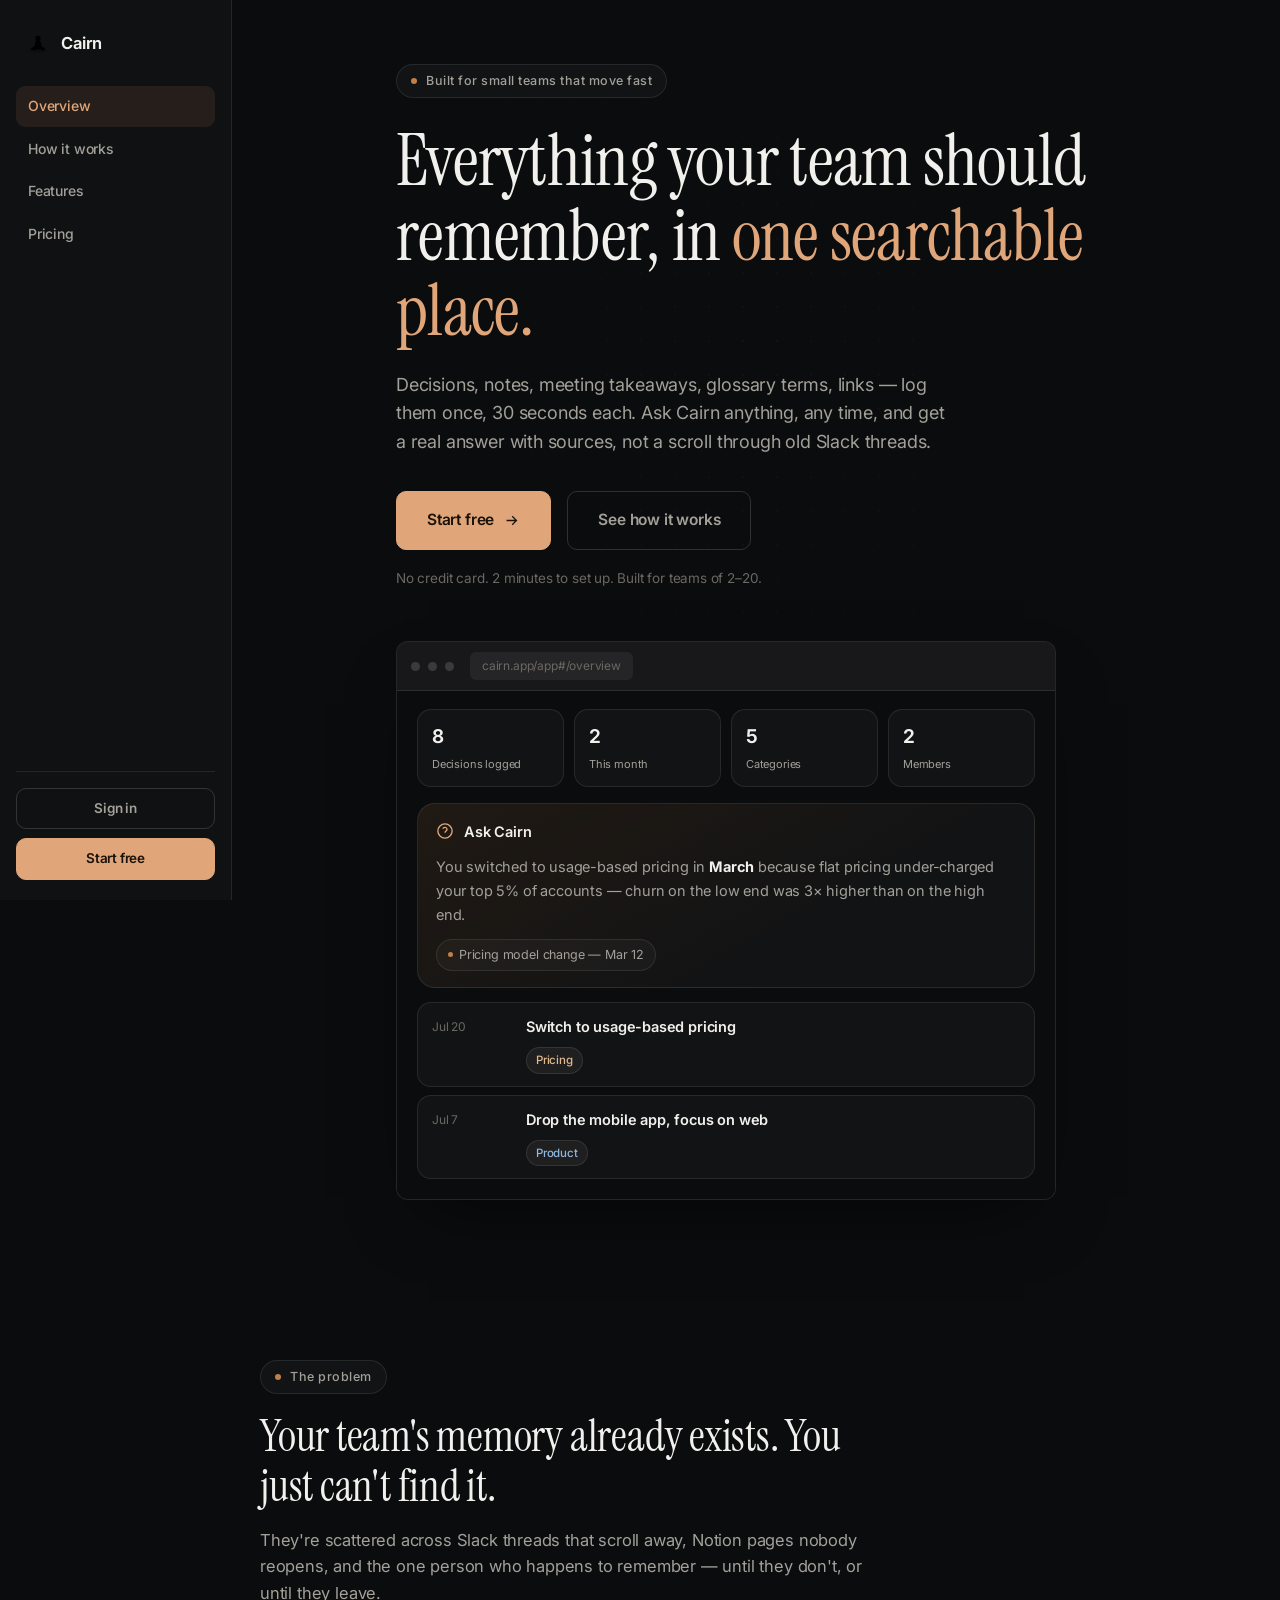
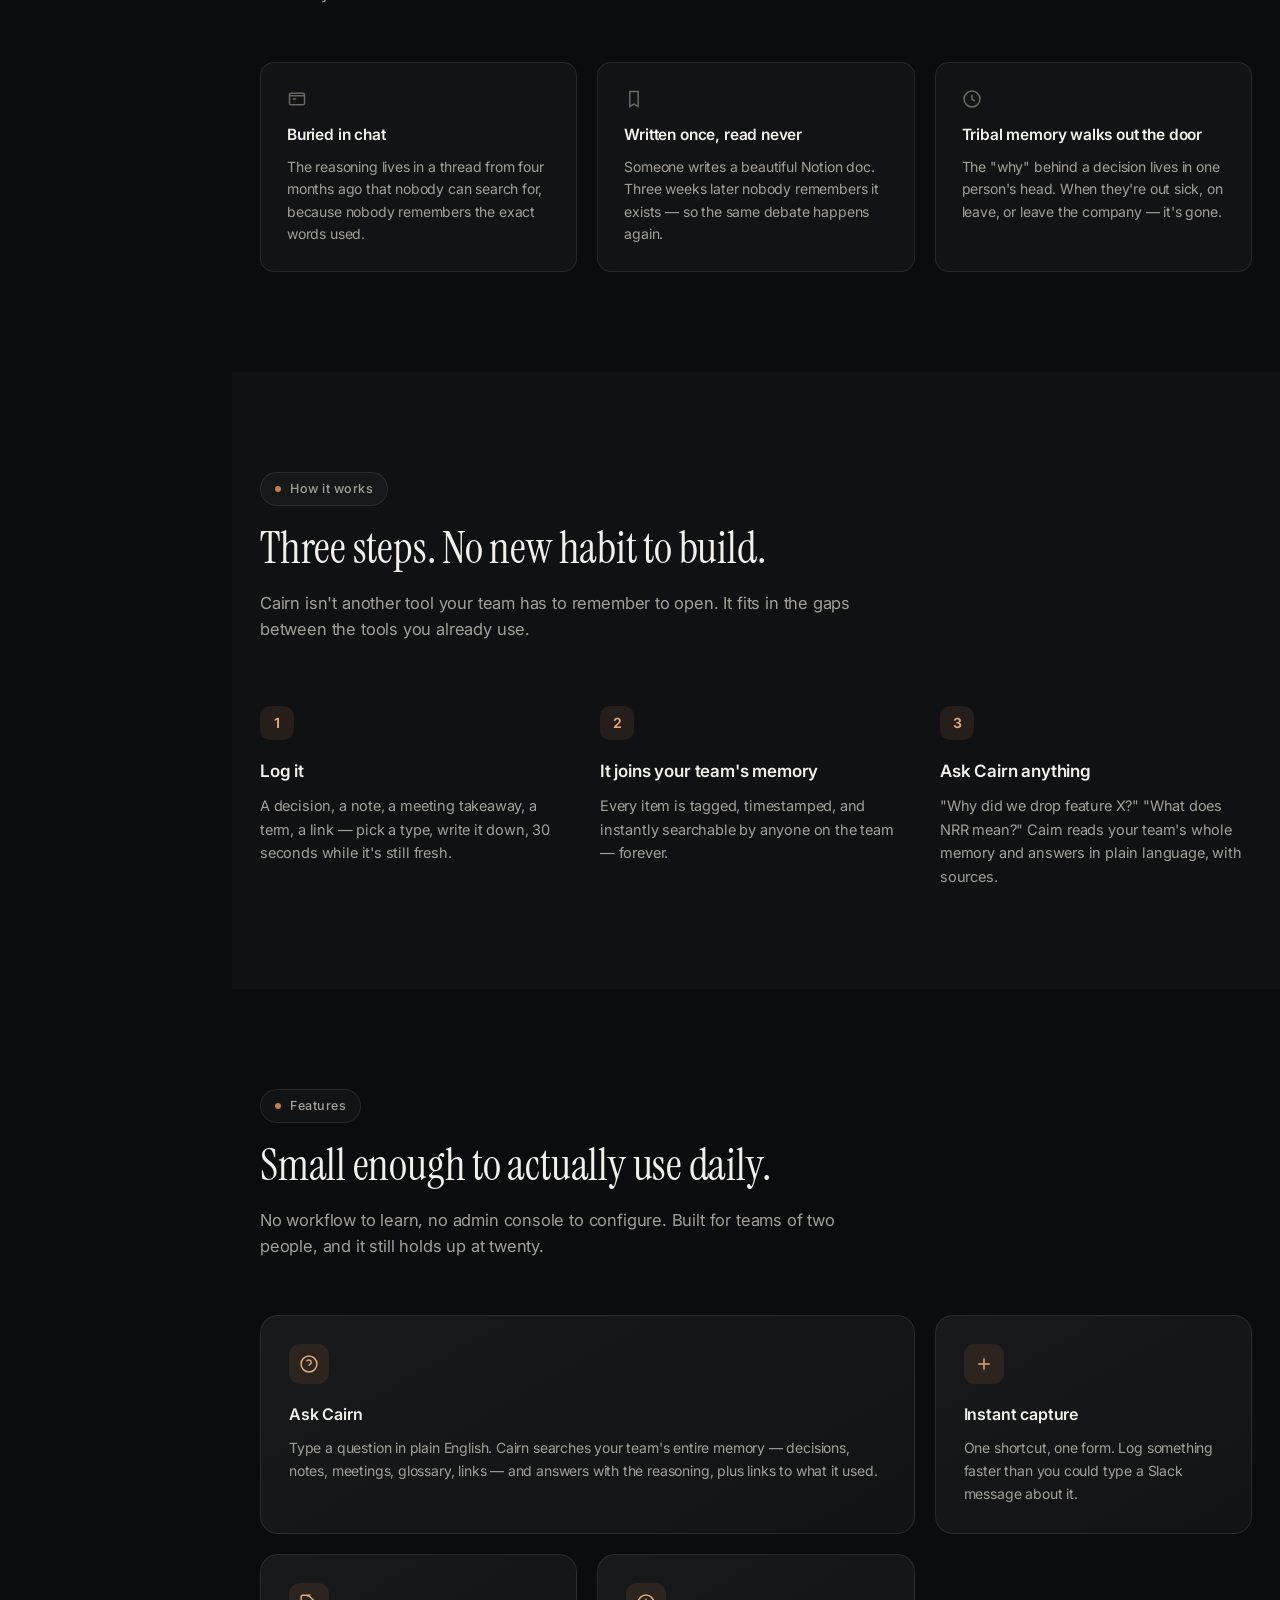
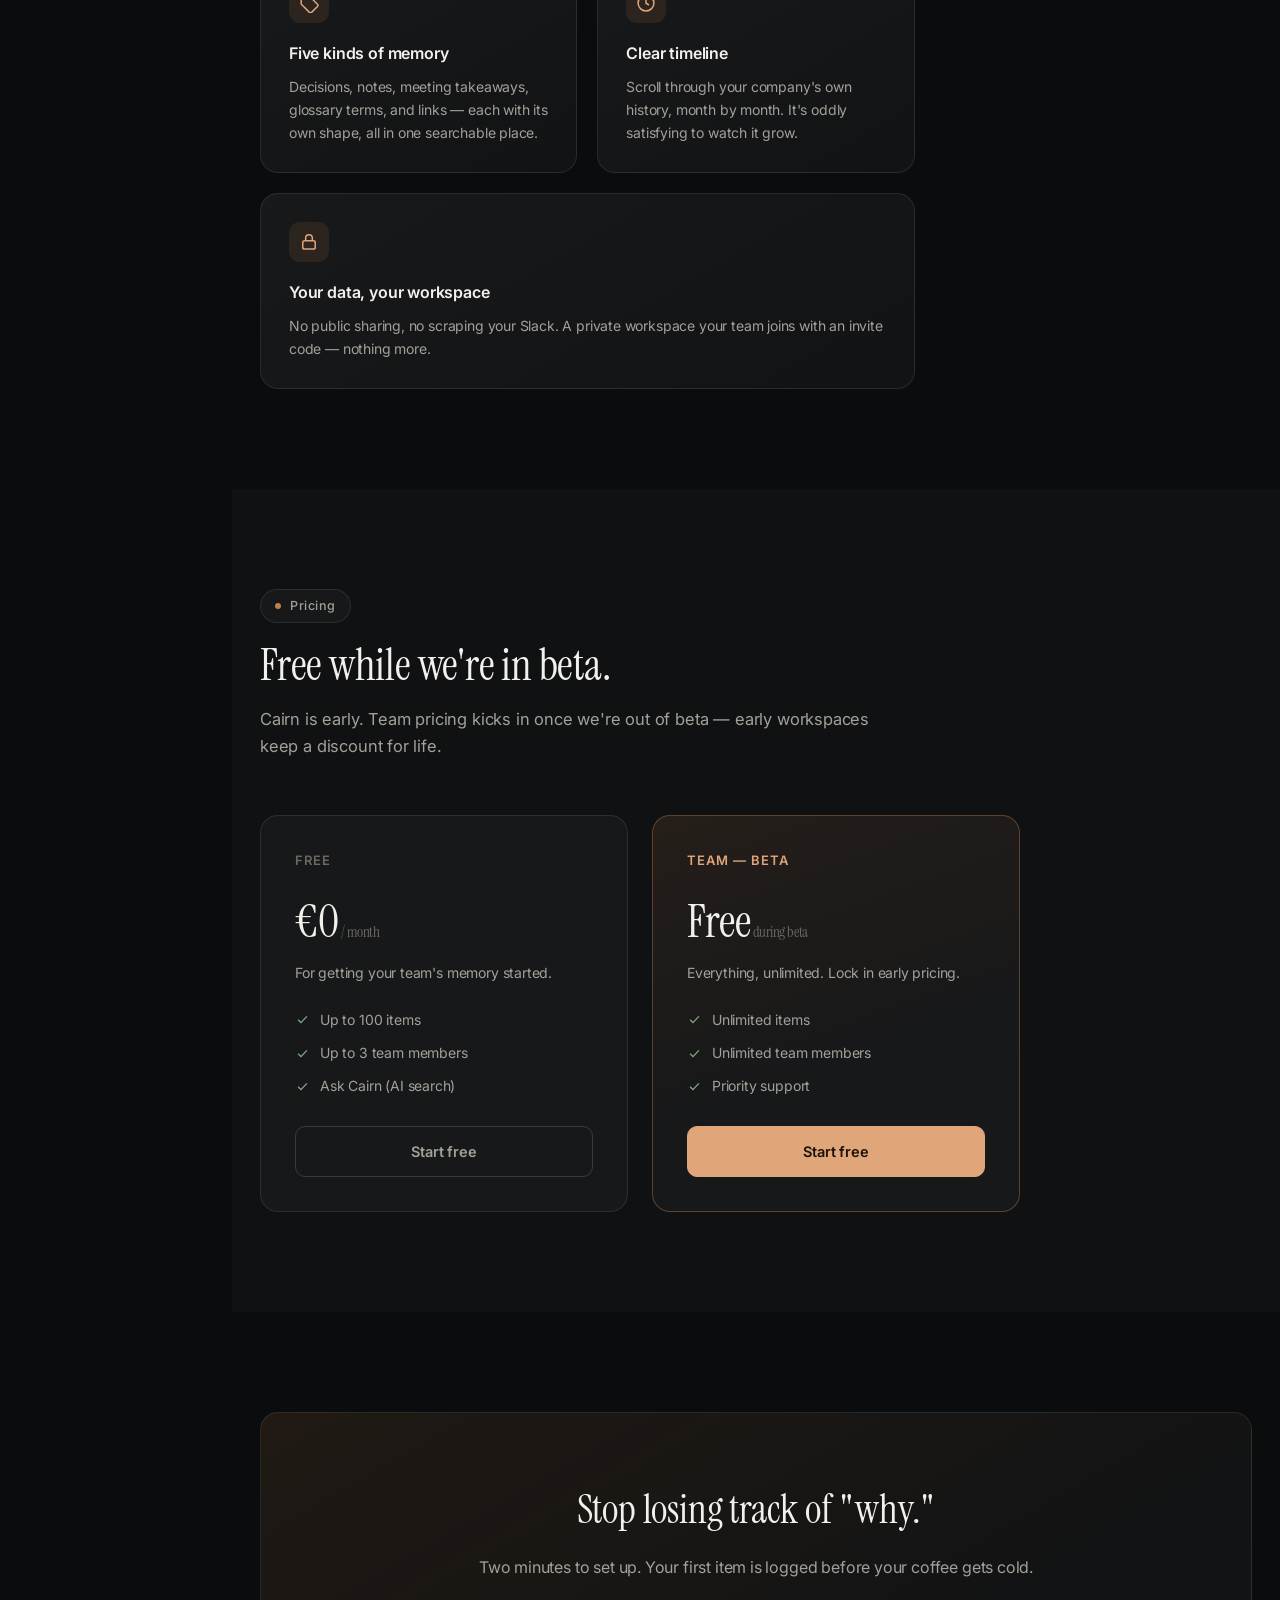
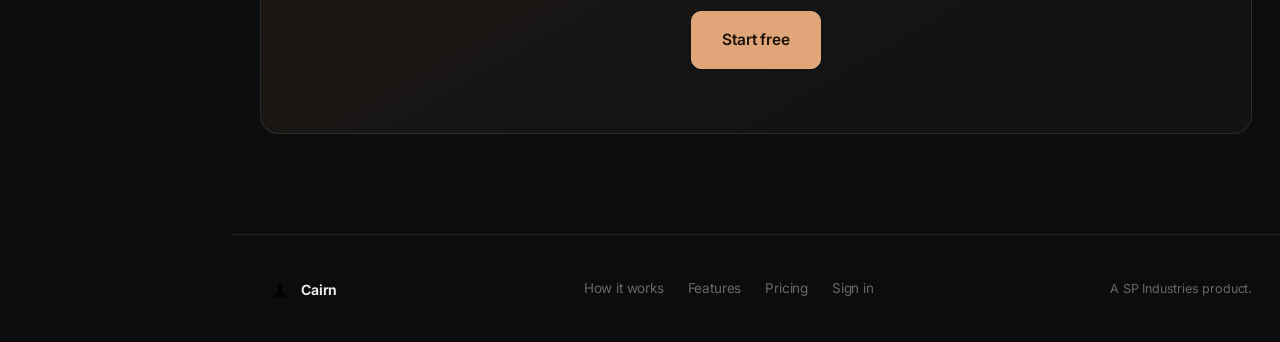
==== commit 5a71f00a: "V2: Fuenf Gedaechtnis-Typen statt nur Decisions (Note/Meeting/Glossary/Link) Nutzer-Feedback: "nur D" ====
--- a/index.html
+++ b/index.html
@@ -3,8 +3,8 @@
 <head>
 <meta charset="utf-8">
 <meta name="viewport" content="width=device-width, initial-scale=1">
-<title>Cairn — your team's memory for every decision</title>
-<meta name="description" content="Log why you decided something, once. Ask Cairn anytime after and get a real answer, not a scavenger hunt through Slack.">
+<title>Cairn — your team's memory, searchable by AI</title>
+<meta name="description" content="Log decisions, notes, meeting takeaways, glossary terms, and links in one place. Ask Cairn anything about your team's history and get a real answer, not a scavenger hunt through Slack.">
 <link rel="icon" href="assets/logo.svg">
 <link rel="preconnect" href="https://fonts.googleapis.com">
 <link rel="preconnect" href="https://fonts.gstatic.com" crossorigin>
@@ -51,8 +51,8 @@
   <div class="container">
     <div class="hero-inner">
       <div class="eyebrow" data-reveal><span class="dot"></span> Built for small teams that move fast</div>
-      <h1 data-reveal class="d1">Your team's memory for every <em>important decision.</em></h1>
-      <p class="lead" data-reveal class="d2">Log the "why" behind a decision once — 30 seconds. Ask Cairn "why did we…?" any time after, and get a real answer with sources, not a scroll through old Slack threads.</p>
+      <h1 data-reveal class="d1">Everything your team should remember, in <em>one searchable place.</em></h1>
+      <p class="lead" data-reveal class="d2">Decisions, notes, meeting takeaways, glossary terms, links — log them once, 30 seconds each. Ask Cairn anything, any time, and get a real answer with sources, not a scroll through old Slack threads.</p>
       <div class="hero-cta" data-reveal class="d3">
         <a href="app.html?signup=1" class="btn btn-primary btn-lg">Start free <svg viewBox="0 0 24 24" fill="none" stroke="currentColor" stroke-width="1.8"><path d="M5 12h14M13 6l6 6-6 6"/></svg></a>
         <a href="#how" class="btn btn-ghost btn-lg">See how it works</a>
@@ -110,7 +110,7 @@
   <div class="container">
     <div class="section-head" data-reveal>
       <div class="eyebrow"><span class="dot"></span> The problem</div>
-      <h2>Your decisions already exist. You just can't find them.</h2>
+      <h2>Your team's memory already exists. You just can't find it.</h2>
       <p>They're scattered across Slack threads that scroll away, Notion pages nobody
         reopens, and the one person who happens to remember — until they don't, or
         until they leave.</p>
@@ -145,18 +145,18 @@
     <div class="steps">
       <div class="step" data-reveal>
         <div class="step-num">1</div>
-        <h3>Log the decision</h3>
-        <p>Title, context, and the actual reasoning — 30 seconds after you decide something, while it's still fresh.</p>
+        <h3>Log it</h3>
+        <p>A decision, a note, a meeting takeaway, a term, a link — pick a type, write it down, 30 seconds while it's still fresh.</p>
       </div>
       <div class="step" data-reveal class="d1">
         <div class="step-num">2</div>
         <h3>It joins your team's memory</h3>
-        <p>Every decision is tagged, timestamped, and instantly searchable by anyone on the team — forever.</p>
+        <p>Every item is tagged, timestamped, and instantly searchable by anyone on the team — forever.</p>
       </div>
       <div class="step" data-reveal class="d2">
         <div class="step-num">3</div>
         <h3>Ask Cairn anything</h3>
-        <p>"Why did we drop feature X?" Cairn reads your team's whole decision history and answers in plain language, with sources.</p>
+        <p>"Why did we drop feature X?" "What does NRR mean?" Cairn reads your team's whole memory and answers in plain language, with sources.</p>
       </div>
     </div>
   </div>
@@ -173,17 +173,17 @@
       <div class="feature wide" data-reveal>
         <div class="feature-icon"><svg viewBox="0 0 24 24" fill="none" stroke="currentColor" stroke-width="1.8"><path d="M12 17h.01"/><path d="M9.1 9a2.9 2.9 0 0 1 5.6 1c0 1.9-2.7 2.3-2.7 4.2"/><circle cx="12" cy="12" r="9.5"/></svg></div>
         <h3>Ask Cairn</h3>
-        <p>Type a question in plain English. Cairn searches your team's entire decision history and answers with the reasoning — plus links to the source decisions it used.</p>
+        <p>Type a question in plain English. Cairn searches your team's entire memory — decisions, notes, meetings, glossary, links — and answers with the reasoning, plus links to what it used.</p>
       </div>
       <div class="feature" data-reveal class="d1">
         <div class="feature-icon"><svg viewBox="0 0 24 24" fill="none" stroke="currentColor" stroke-width="1.8"><path d="M12 5v14M5 12h14"/></svg></div>
         <h3>Instant capture</h3>
-        <p>One shortcut, one form. Log a decision faster than you could type a Slack message about it.</p>
+        <p>One shortcut, one form. Log something faster than you could type a Slack message about it.</p>
       </div>
       <div class="feature" data-reveal class="d2">
         <div class="feature-icon"><svg viewBox="0 0 24 24" fill="none" stroke="currentColor" stroke-width="1.8"><path d="M12.6 2.6H4.4a1.8 1.8 0 0 0-1.8 1.8v8.2c0 .48.19.94.53 1.27l9.4 9.4c.7.7 1.83.7 2.54 0l7.13-7.13c.7-.7.7-1.84 0-2.54l-9.4-9.4a1.8 1.8 0 0 0-1.27-.53Z"/><path d="M7.6 7.6h.01"/></svg></div>
-        <h3>Tags & categories</h3>
-        <p>Product, pricing, hiring, ops — organize decisions your way, and filter your whole history in one click.</p>
+        <h3>Five kinds of memory</h3>
+        <p>Decisions, notes, meeting takeaways, glossary terms, and links — each with its own shape, all in one searchable place.</p>
       </div>
       <div class="feature" data-reveal class="d3">
         <div class="feature-icon"><svg viewBox="0 0 24 24" fill="none" stroke="currentColor" stroke-width="1.8"><circle cx="12" cy="12" r="9.5"/><path d="M12 7v5.3l3.6 2.1"/></svg></div>
@@ -212,7 +212,7 @@
         <div class="plan-price">€0<span> / month</span></div>
         <div class="plan-desc">For getting your team's memory started.</div>
         <ul class="plan-list">
-          <li><svg viewBox="0 0 24 24" fill="none" stroke="currentColor" stroke-width="2"><path d="m5 12.5 4.5 4.5L19 7"/></svg>Up to 100 decisions</li>
+          <li><svg viewBox="0 0 24 24" fill="none" stroke="currentColor" stroke-width="2"><path d="m5 12.5 4.5 4.5L19 7"/></svg>Up to 100 items</li>
           <li><svg viewBox="0 0 24 24" fill="none" stroke="currentColor" stroke-width="2"><path d="m5 12.5 4.5 4.5L19 7"/></svg>Up to 3 team members</li>
           <li><svg viewBox="0 0 24 24" fill="none" stroke="currentColor" stroke-width="2"><path d="m5 12.5 4.5 4.5L19 7"/></svg>Ask Cairn (AI search)</li>
         </ul>
@@ -223,7 +223,7 @@
         <div class="plan-price">Free<span> during beta</span></div>
         <div class="plan-desc">Everything, unlimited. Lock in early pricing.</div>
         <ul class="plan-list">
-          <li><svg viewBox="0 0 24 24" fill="none" stroke="currentColor" stroke-width="2"><path d="m5 12.5 4.5 4.5L19 7"/></svg>Unlimited decisions</li>
+          <li><svg viewBox="0 0 24 24" fill="none" stroke="currentColor" stroke-width="2"><path d="m5 12.5 4.5 4.5L19 7"/></svg>Unlimited items</li>
           <li><svg viewBox="0 0 24 24" fill="none" stroke="currentColor" stroke-width="2"><path d="m5 12.5 4.5 4.5L19 7"/></svg>Unlimited team members</li>
           <li><svg viewBox="0 0 24 24" fill="none" stroke="currentColor" stroke-width="2"><path d="m5 12.5 4.5 4.5L19 7"/></svg>Priority support</li>
         </ul>
@@ -237,7 +237,7 @@
   <div class="container">
     <div class="cta-band" data-reveal>
       <h2>Stop losing track of "why."</h2>
-      <p>Two minutes to set up. Your first decision is logged before your coffee gets cold.</p>
+      <p>Two minutes to set up. Your first item is logged before your coffee gets cold.</p>
       <a href="app.html?signup=1" class="btn btn-primary btn-lg">Start free</a>
     </div>
   </div>
